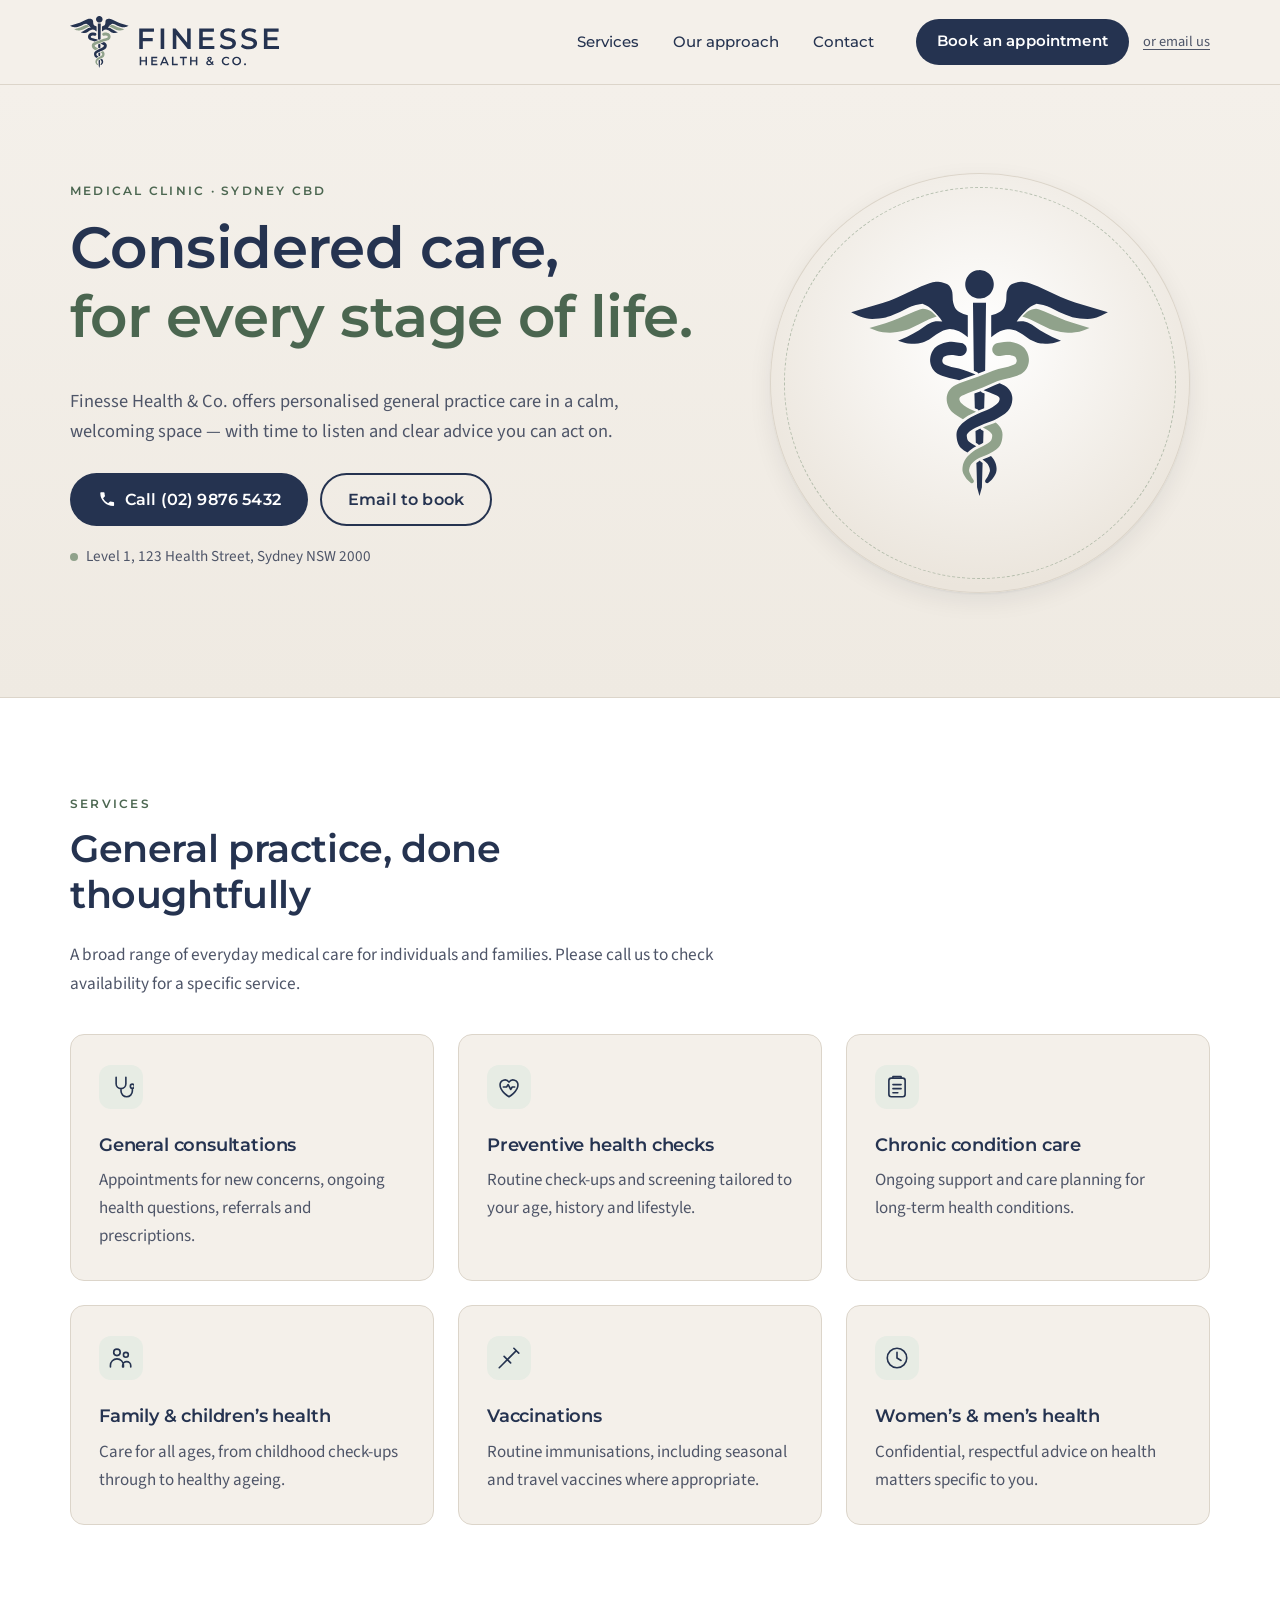
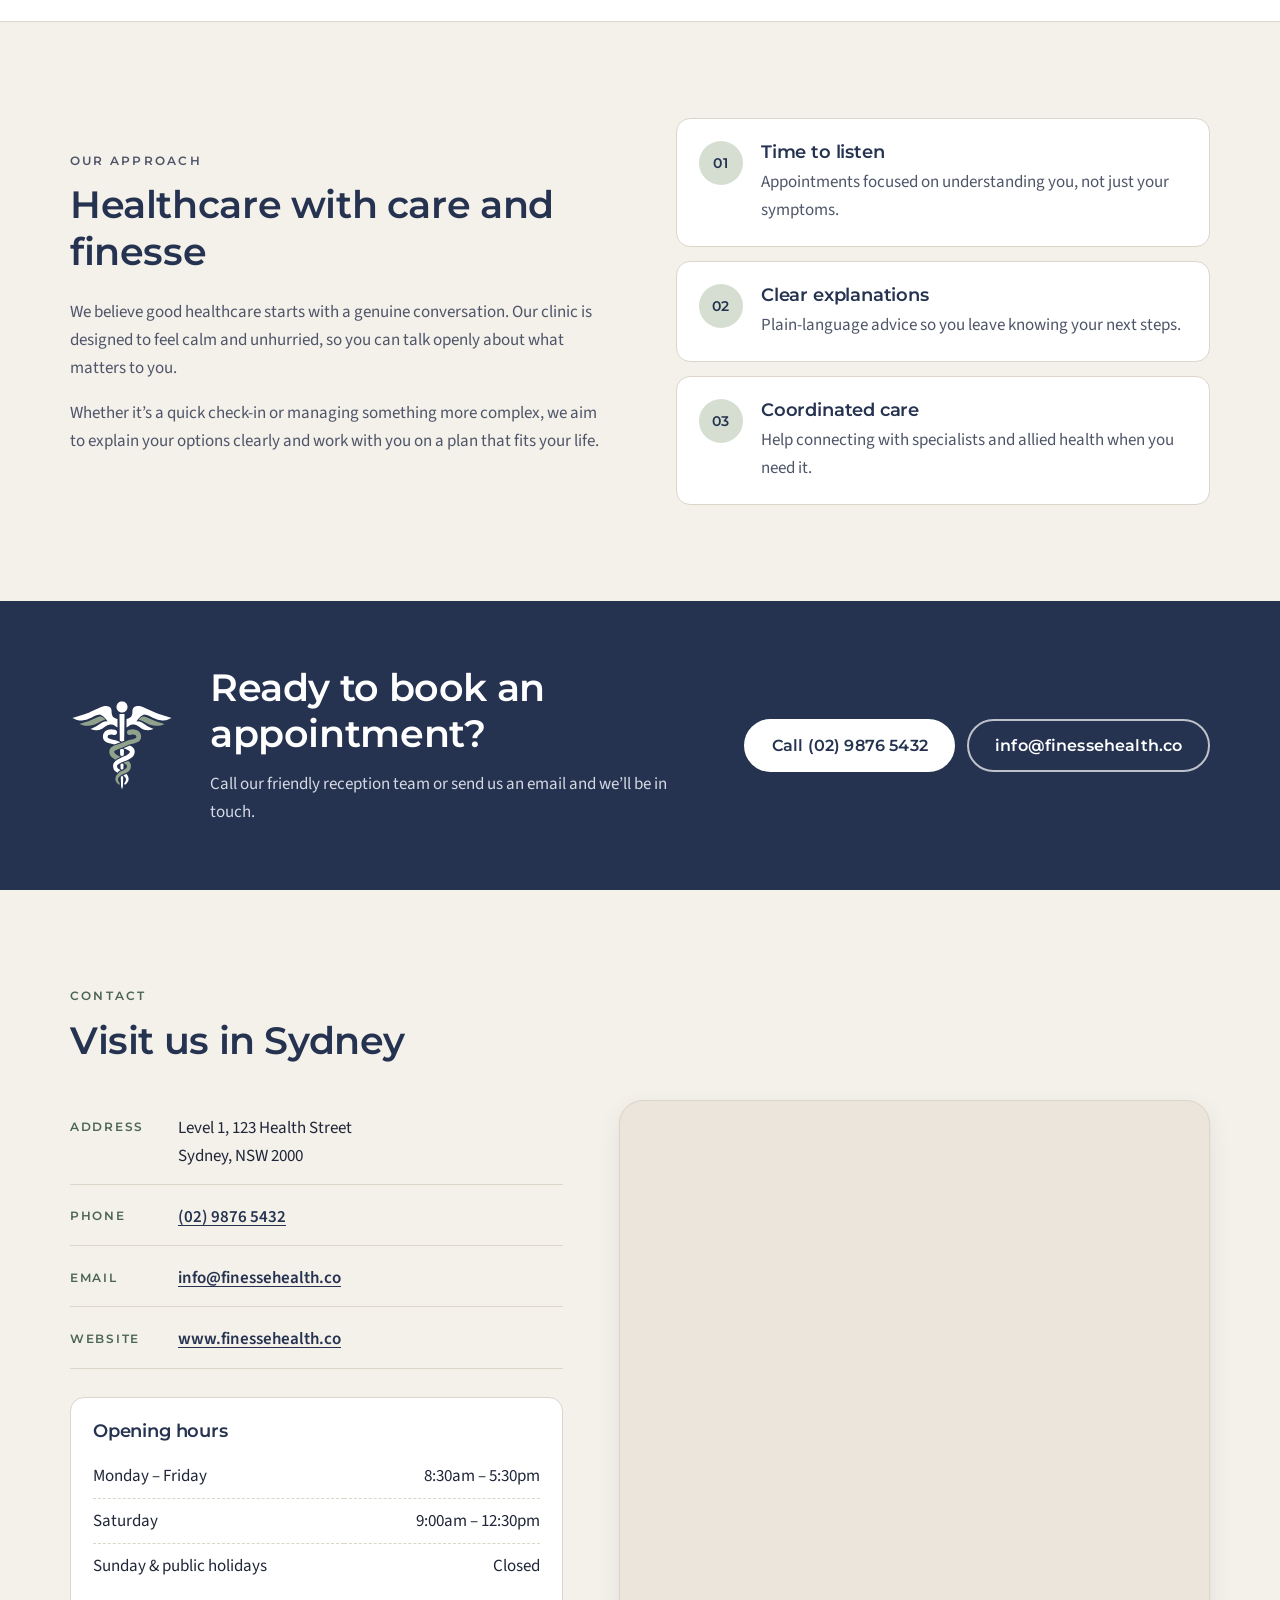
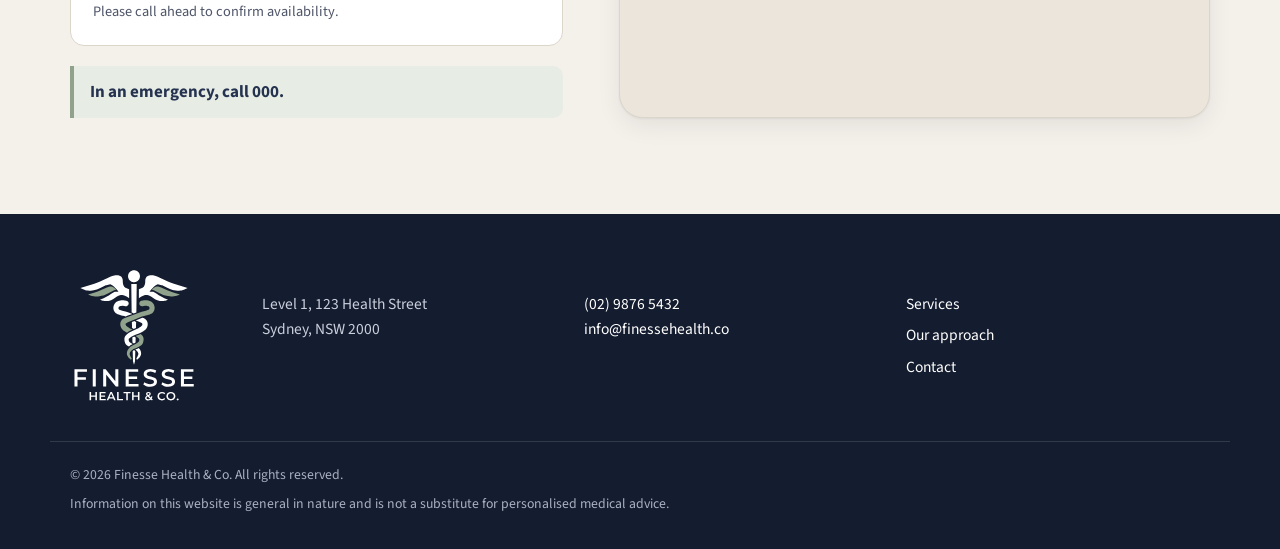
==== index.html @ c8ff2ecd "Finesse Health & Co. landing page and logo assets" ====
<!doctype html>
<html lang="en-AU">
<head>
  <meta charset="utf-8">
  <meta name="viewport" content="width=device-width, initial-scale=1">
  <title>Finesse Health &amp; Co. | Medical Clinic in Sydney CBD</title>
  <meta name="description" content="Finesse Health &amp; Co. is a medical clinic at Level 1, 123 Health Street, Sydney NSW 2000, offering considered, personalised general practice care. Call (02) 9876 5432 to book.">
  <meta name="theme-color" content="#253350">
  <link rel="canonical" href="https://www.finessehealth.co/">

  <!-- Open Graph / social -->
  <meta property="og:type" content="website">
  <meta property="og:site_name" content="Finesse Health &amp; Co.">
  <meta property="og:title" content="Finesse Health &amp; Co. | Medical Clinic in Sydney">
  <meta property="og:description" content="Considered, personalised general practice care in the heart of Sydney. Call (02) 9876 5432 to book an appointment.">
  <meta property="og:url" content="https://www.finessehealth.co/">
  <meta property="og:image" content="https://www.finessehealth.co/assets/og-image.png">
  <meta property="og:image:width" content="1200">
  <meta property="og:image:height" content="630">
  <meta property="og:image:alt" content="Finesse Health &amp; Co. caduceus logo">
  <meta property="og:locale" content="en_AU">
  <meta name="twitter:card" content="summary_large_image">

  <!-- Icons -->
  <link rel="icon" href="assets/favicon.ico" sizes="16x16 32x32 48x48">
  <link rel="icon" type="image/svg+xml" href="assets/favicon.svg">
  <link rel="icon" type="image/png" sizes="32x32" href="assets/favicon-32.png">
  <link rel="apple-touch-icon" href="assets/apple-touch-icon.png">
  <link rel="manifest" href="site.webmanifest">

  <!-- Fonts: Montserrat (headings) + Source Sans 3 (body) -->
  <link rel="preconnect" href="https://fonts.googleapis.com">
  <link rel="preconnect" href="https://fonts.gstatic.com" crossorigin>
  <link href="https://fonts.googleapis.com/css2?family=Montserrat:wght@500;600;700&family=Source+Sans+3:ital,wght@0,400;0,600;1,400&display=swap" rel="stylesheet">
  <link rel="stylesheet" href="css/styles.css">

  <script type="application/ld+json">
  {
    "@context": "https://schema.org",
    "@type": "MedicalClinic",
    "name": "Finesse Health & Co.",
    "url": "https://www.finessehealth.co/",
    "telephone": "+61 2 9876 5432",
    "email": "info@finessehealth.co",
    "logo": "https://www.finessehealth.co/assets/logo-mark.png",
    "address": {
      "@type": "PostalAddress",
      "streetAddress": "Level 1, 123 Health Street",
      "addressLocality": "Sydney",
      "addressRegion": "NSW",
      "postalCode": "2000",
      "addressCountry": "AU"
    }
  }
  </script>
</head>
<body>
  <a class="skip-link" href="#main">Skip to content</a>

  <header class="site-header" id="top">
    <div class="container header-inner">
      <a class="brand" href="#top" aria-label="Finesse Health &amp; Co. home">
        <img src="assets/logo-horizontal.svg" alt="Finesse Health &amp; Co." width="220" height="60">
      </a>

      <div class="header-actions">
        <a class="btn btn-primary btn-sm header-book" href="tel:+61298765432">Book<span class="visually-hidden"> an appointment: call (02) 9876 5432</span></a>
        <button class="nav-toggle" type="button" aria-expanded="false" aria-controls="site-nav">
        <span class="nav-toggle-bar" aria-hidden="true"></span>
        <span class="visually-hidden">Menu</span>
        </button>
      </div>

      <nav class="site-nav" id="site-nav" aria-label="Main">
        <ul>
          <li><a href="#services">Services</a></li>
          <li><a href="#approach">Our approach</a></li>
          <li><a href="#contact">Contact</a></li>
        </ul>
        <div class="nav-cta">
          <a class="btn btn-primary" href="tel:+61298765432">Book an appointment</a>
          <a class="nav-email" href="mailto:info@finessehealth.co?subject=Appointment%20request">or email us</a>
        </div>
      </nav>
    </div>
  </header>

  <main id="main">
    <!-- HERO -->
    <section class="hero" aria-labelledby="hero-title">
      <div class="container hero-inner">
        <div class="hero-copy">
          <p class="eyebrow">Medical clinic &middot; Sydney CBD</p>
          <h1 id="hero-title">Considered care, <span class="accent">for every stage of life.</span></h1>
          <p class="lead">Finesse Health &amp; Co. offers personalised general practice care in a calm, welcoming space &mdash; with time to listen and clear advice you can act on.</p>
          <div class="hero-ctas">
            <a class="btn btn-primary btn-lg" href="tel:+61298765432">
              <svg aria-hidden="true" viewBox="0 0 24 24" class="ico"><path d="M6.6 10.8a15.1 15.1 0 0 0 6.6 6.6l2.2-2.2a1 1 0 0 1 1-.25 11.4 11.4 0 0 0 3.6.57 1 1 0 0 1 1 1V20a1 1 0 0 1-1 1A17 17 0 0 1 3 4a1 1 0 0 1 1-1h3.5a1 1 0 0 1 1 1c0 1.25.2 2.45.57 3.57a1 1 0 0 1-.25 1z"/></svg>
              Call (02) 9876 5432
            </a>
            <a class="btn btn-ghost btn-lg" href="mailto:info@finessehealth.co?subject=Appointment%20request">Email to book</a>
          </div>
          <p class="hero-note">Level 1, 123 Health Street, Sydney NSW 2000</p>
        </div>
        <div class="hero-art" aria-hidden="true">
          <div class="hero-disc">
            <img src="assets/logo-mark.svg" alt="" width="300" height="266">
          </div>
        </div>
      </div>
    </section>

    <!-- SERVICES -->
    <section class="section services" id="services" aria-labelledby="services-title">
      <div class="container">
        <div class="section-head">
          <p class="eyebrow">Services</p>
          <h2 id="services-title">General practice, done thoughtfully</h2>
          <p class="section-intro">A broad range of everyday medical care for individuals and families. Please call us to check availability for a specific service.</p>
        </div>
        <!-- PLACEHOLDER: service list is generic and should be confirmed/edited by the clinic owner before launch. -->
        <ul class="card-grid" role="list">
          <li class="card">
            <svg class="card-ico" aria-hidden="true" viewBox="0 0 32 32"><path d="M10 4v8a6 6 0 0 0 12 0V4M16 18v3a7 7 0 0 0 14 0v-3"/><circle cx="30" cy="15" r="2.5"/></svg>
            <h3>General consultations</h3>
            <p>Appointments for new concerns, ongoing health questions, referrals and prescriptions.</p>
          </li>
          <li class="card">
            <svg class="card-ico" aria-hidden="true" viewBox="0 0 32 32"><path d="M16 28s-11-6.5-11-14.5A6 6 0 0 1 16 10a6 6 0 0 1 11 3.5C27 21.5 16 28 16 28z"/><path d="M9 16h4l2-3 3 6 2-3h3"/></svg>
            <h3>Preventive health checks</h3>
            <p>Routine check-ups and screening tailored to your age, history and lifestyle.</p>
          </li>
          <li class="card">
            <svg class="card-ico" aria-hidden="true" viewBox="0 0 32 32"><rect x="6" y="5" width="20" height="23" rx="3"/><path d="M11 5V3h10v2M11 13h10M11 18h10M11 23h6"/></svg>
            <h3>Chronic condition care</h3>
            <p>Ongoing support and care planning for long-term health conditions.</p>
          </li>
          <li class="card">
            <svg class="card-ico" aria-hidden="true" viewBox="0 0 32 32"><circle cx="11" cy="9" r="4"/><circle cx="22" cy="12" r="3"/><path d="M3 27v-2a8 8 0 0 1 16 0v2M18 27v-1.5a5 5 0 0 1 10 0V27"/></svg>
            <h3>Family &amp; children&rsquo;s health</h3>
            <p>Care for all ages, from childhood check-ups through to healthy ageing.</p>
          </li>
          <li class="card">
            <svg class="card-ico" aria-hidden="true" viewBox="0 0 32 32"><path d="M22 4l6 6M25 7l-12 12M10 14l8 8M8 24l-4 4M13 19l-5 5"/></svg>
            <h3>Vaccinations</h3>
            <p>Routine immunisations, including seasonal and travel vaccines where appropriate.</p>
          </li>
          <li class="card">
            <svg class="card-ico" aria-hidden="true" viewBox="0 0 32 32"><circle cx="16" cy="16" r="12"/><path d="M16 9v7l5 3"/></svg>
            <h3>Women&rsquo;s &amp; men&rsquo;s health</h3>
            <p>Confidential, respectful advice on health matters specific to you.</p>
          </li>
        </ul>
      </div>
    </section>

    <!-- APPROACH / ABOUT -->
    <section class="section approach" id="approach" aria-labelledby="approach-title">
      <div class="container approach-inner">
        <div class="approach-copy">
          <p class="eyebrow">Our approach</p>
          <h2 id="approach-title">Healthcare with care and finesse</h2>
          <p>We believe good healthcare starts with a genuine conversation. Our clinic is designed to feel calm and unhurried, so you can talk openly about what matters to you.</p>
          <p>Whether it&rsquo;s a quick check-in or managing something more complex, we aim to explain your options clearly and work with you on a plan that fits your life.</p>
        </div>
        <ol class="pillars" role="list">
          <li>
            <span class="pillar-num" aria-hidden="true">01</span>
            <div><h3>Time to listen</h3><p>Appointments focused on understanding you, not just your symptoms.</p></div>
          </li>
          <li>
            <span class="pillar-num" aria-hidden="true">02</span>
            <div><h3>Clear explanations</h3><p>Plain-language advice so you leave knowing your next steps.</p></div>
          </li>
          <li>
            <span class="pillar-num" aria-hidden="true">03</span>
            <div><h3>Coordinated care</h3><p>Help connecting with specialists and allied health when you need it.</p></div>
          </li>
        </ol>
      </div>
    </section>

    <!-- BOOKING BAND -->
    <section class="book-band" aria-labelledby="book-title">
      <div class="container book-inner">
        <img class="book-mark" src="assets/logo-mark-reversed.svg" alt="" width="120" height="106">
        <div class="book-copy">
          <h2 id="book-title">Ready to book an appointment?</h2>
          <p>Call our friendly reception team or send us an email and we&rsquo;ll be in touch.</p>
        </div>
        <div class="book-ctas">
          <a class="btn btn-light btn-lg" href="tel:+61298765432">Call (02) 9876 5432</a>
          <a class="btn btn-outline-light btn-lg" href="mailto:info@finessehealth.co?subject=Appointment%20request">info@finessehealth.co</a>
        </div>
      </div>
    </section>

    <!-- CONTACT -->
    <section class="section contact" id="contact" aria-labelledby="contact-title">
      <div class="container">
        <div class="section-head">
          <p class="eyebrow">Contact</p>
          <h2 id="contact-title">Visit us in Sydney</h2>
        </div>
        <div class="contact-grid">
          <div class="contact-details">
            <dl class="contact-list">
              <div>
                <dt>Address</dt>
                <dd><address>Level 1, 123 Health Street<br>Sydney, NSW 2000</address></dd>
              </div>
              <div>
                <dt>Phone</dt>
                <dd><a href="tel:+61298765432">(02) 9876 5432</a></dd>
              </div>
              <div>
                <dt>Email</dt>
                <dd><a href="mailto:info@finessehealth.co">info@finessehealth.co</a></dd>
              </div>
              <div>
                <dt>Website</dt>
                <dd><a href="https://www.finessehealth.co">www.finessehealth.co</a></dd>
              </div>
            </dl>

            <div class="hours">
              <h3>Opening hours</h3>
              <!-- PLACEHOLDER: opening hours below are illustrative only and must be confirmed by the clinic before launch. -->
              <table>
                <caption class="visually-hidden">Clinic opening hours</caption>
                <tbody>
                  <tr><th scope="row">Monday &ndash; Friday</th><td>8:30am &ndash; 5:30pm</td></tr>
                  <tr><th scope="row">Saturday</th><td>9:00am &ndash; 12:30pm</td></tr>
                  <tr><th scope="row">Sunday &amp; public holidays</th><td>Closed</td></tr>
                </tbody>
              </table>
              <p class="small">Please call ahead to confirm availability.</p>
            </div>
            <p class="emergency"><strong>In an emergency, call 000.</strong></p>
          </div>
          <div class="map-wrap">
            <iframe
              title="Map showing Finesse Health &amp; Co. at Level 1, 123 Health Street, Sydney NSW 2000"
              src="https://www.google.com/maps?q=123%20Health%20Street%2C%20Sydney%20NSW%202000%2C%20Australia&amp;output=embed"
              loading="lazy" referrerpolicy="no-referrer-when-downgrade" allowfullscreen></iframe>
          </div>
        </div>
      </div>
    </section>
  </main>

  <footer class="site-footer">
    <div class="container footer-inner">
      <img src="assets/logo-full-reversed.svg" alt="Finesse Health &amp; Co." width="150" height="163" class="footer-logo">
      <div class="footer-cols">
        <p>Level 1, 123 Health Street<br>Sydney, NSW 2000</p>
        <p><a href="tel:+61298765432">(02) 9876 5432</a><br><a href="mailto:info@finessehealth.co">info@finessehealth.co</a></p>
        <nav aria-label="Footer"><ul><li><a href="#services">Services</a></li><li><a href="#approach">Our approach</a></li><li><a href="#contact">Contact</a></li></ul></nav>
      </div>
    </div>
    <div class="container footer-base">
      <p>&copy; <span id="year">2026</span> Finesse Health &amp; Co. All rights reserved.</p>
      <p>Information on this website is general in nature and is not a substitute for personalised medical advice.</p>
    </div>
  </footer>

  <script src="js/main.js" defer></script>
</body>
</html>
---- css/styles.css ----
/* Finesse Health & Co. — mobile-first stylesheet
   Palette sampled from the business card: navy #253350, sage #90A28B, paper #F4F0EA */
:root {
  --navy: #253350;
  --navy-700: #1C2740;
  --navy-900: #141C2F;
  --sage: #90A28B;
  --sage-200: #D6DED2;
  --sage-100: #E7ECE4;
  --sage-ink: #4B6650;          /* darker sage for text: AA contrast on paper */
  --paper: #F4F0EA;
  --paper-2: #EBE5DC;
  --white: #FFFFFF;
  --ink: #1F2638;
  --muted: #4E5568;
  --line: #DCD5CA;
  --radius: 14px;
  --radius-lg: 24px;
  --shadow: 0 1px 2px rgba(20, 28, 47, .06), 0 8px 24px rgba(20, 28, 47, .07);
  --font-head: "Montserrat", "Segoe UI", system-ui, sans-serif;
  --font-body: "Source Sans 3", "Segoe UI", system-ui, -apple-system, sans-serif;
  --header-h: 68px;
}

*, *::before, *::after { box-sizing: border-box; }
html { scroll-behavior: smooth; scroll-padding-top: calc(var(--header-h) + 12px); -webkit-text-size-adjust: 100%; }
@media (prefers-reduced-motion: reduce) { html { scroll-behavior: auto; } * { transition: none !important; } }
body {
  margin: 0; background: var(--paper); color: var(--ink);
  font-family: var(--font-body); font-size: 1.0625rem; line-height: 1.65;
  -webkit-font-smoothing: antialiased;
}
img { max-width: 100%; height: auto; display: block; }
a { color: var(--navy); text-underline-offset: .18em; text-decoration-thickness: 1px; }
a:hover { color: var(--sage-ink); }
:focus-visible { outline: 3px solid var(--sage-ink); outline-offset: 3px; border-radius: 6px; }
h1, h2, h3 { font-family: var(--font-head); color: var(--navy); line-height: 1.2; margin: 0 0 .6em; letter-spacing: -.01em; }
h1 { font-size: clamp(2.1rem, 7vw, 3.6rem); font-weight: 600; }
h2 { font-size: clamp(1.65rem, 4.5vw, 2.4rem); font-weight: 600; }
h3 { font-size: 1.12rem; font-weight: 600; }
p { margin: 0 0 1em; }

.container { width: 100%; max-width: 1180px; margin: 0 auto; padding: 0 20px; }
.visually-hidden { position: absolute !important; width: 1px; height: 1px; overflow: hidden; clip: rect(0 0 0 0); white-space: nowrap; }
.skip-link { position: absolute; left: 12px; top: -60px; background: var(--navy); color: var(--white); padding: 10px 16px; border-radius: 8px; z-index: 100; font-weight: 600; }
.skip-link:focus { top: 12px; color: var(--white); }

.eyebrow {
  font-family: var(--font-head); font-size: .78rem; font-weight: 600; letter-spacing: .18em;
  text-transform: uppercase; color: var(--sage-ink); margin-bottom: .9em;
}

/* Buttons */
.btn {
  display: inline-flex; align-items: center; justify-content: center; gap: .55em;
  font-family: var(--font-head); font-weight: 600; font-size: .92rem; letter-spacing: .01em;
  padding: .8em 1.3em; border-radius: 999px; border: 2px solid transparent;
  text-decoration: none; line-height: 1.2; cursor: pointer; transition: background .2s, color .2s, border-color .2s, transform .2s;
}
.btn:hover { transform: translateY(-1px); }
.btn-lg { font-size: 1rem; padding: .95em 1.6em; }
.btn-primary { background: var(--navy); color: var(--white); }
.btn-primary:hover { background: var(--navy-700); color: var(--white); }
.btn-ghost { border-color: var(--navy); color: var(--navy); background: transparent; }
.btn-ghost:hover { background: var(--navy); color: var(--white); }
.btn-light { background: var(--white); color: var(--navy); }
.btn-light:hover { background: var(--sage-100); color: var(--navy); }
.btn-outline-light { border-color: rgba(255,255,255,.7); color: var(--white); }
.btn-outline-light:hover { background: rgba(255,255,255,.12); color: var(--white); }
.btn:focus-visible { outline-offset: 3px; }
.book-band :focus-visible, .site-footer :focus-visible { outline-color: var(--white); }
.ico { width: 1.15em; height: 1.15em; fill: currentColor; flex: none; }

/* Header */
.site-header {
  position: sticky; top: 0; z-index: 50;
  background: rgba(244, 240, 234, .97); backdrop-filter: saturate(140%) blur(8px);
  border-bottom: 1px solid var(--line);
}
.header-inner { display: flex; align-items: center; justify-content: space-between; min-height: var(--header-h); gap: 16px; }
.brand img { width: 150px; height: auto; }
.header-actions { display: flex; align-items: center; gap: 10px; }
.btn-sm { font-size: .85rem; padding: .62em 1.1em; }
@media (min-width: 380px) { .brand img { width: 160px; } }
.nav-toggle {
  display: inline-flex; align-items: center; justify-content: center;
  width: 46px; height: 46px; border: 1px solid var(--line); border-radius: 12px; background: var(--white); cursor: pointer;
}
.nav-toggle-bar, .nav-toggle-bar::before, .nav-toggle-bar::after {
  display: block; width: 20px; height: 2px; background: var(--navy); border-radius: 2px; position: relative; transition: transform .2s, background .2s;
}
.nav-toggle-bar::before, .nav-toggle-bar::after { content: ""; position: absolute; left: 0; }
.nav-toggle-bar::before { top: -6px; } .nav-toggle-bar::after { top: 6px; }
.nav-open .nav-toggle-bar { background: transparent; }
.nav-open .nav-toggle-bar::before { transform: translateY(6px) rotate(45deg); }
.nav-open .nav-toggle-bar::after { transform: translateY(-6px) rotate(-45deg); }

.site-nav {
  position: absolute; left: 0; right: 0; top: 100%;
  background: var(--paper); border-bottom: 1px solid var(--line); box-shadow: var(--shadow);
  padding: 8px 20px 22px; display: none;
}
.nav-open .site-nav { display: block; }
.site-nav ul { list-style: none; margin: 0; padding: 0; }
.site-nav li a {
  display: block; padding: 14px 4px; font-family: var(--font-head); font-weight: 500; color: var(--navy);
  text-decoration: none; border-bottom: 1px solid var(--line);
}
.site-nav li a:hover { color: var(--sage-ink); }
.nav-cta { display: flex; flex-direction: column; align-items: stretch; gap: 10px; margin-top: 18px; text-align: center; }
.nav-email { font-size: .95rem; color: var(--muted); }

@media (min-width: 960px) {
  :root { --header-h: 84px; }
  .brand img { width: 210px; }
  .nav-toggle, .header-book { display: none; }
  .site-nav {
    position: static; display: flex !important; align-items: center; gap: 28px;
    background: none; border: 0; box-shadow: none; padding: 0;
  }
  .site-nav ul { display: flex; gap: 6px; }
  .site-nav li a { border: 0; padding: 10px 14px; font-size: .95rem; border-radius: 8px; }
  .nav-cta { flex-direction: row; align-items: center; margin: 0; gap: 14px; }
  .nav-email { font-size: .9rem; }
}

/* Hero */
.hero { position: relative; overflow: hidden; padding: 40px 0 52px; background: linear-gradient(180deg, var(--paper) 0%, #EFEAE2 100%); }
.hero > .container { position: relative; }
.hero-inner { display: grid; gap: 36px; align-items: center; }
.hero h1 .accent { color: var(--sage-ink); display: block; }
.lead { font-size: 1.15rem; color: var(--muted); max-width: 36em; }
.hero-ctas { display: flex; flex-direction: column; gap: 12px; margin: 26px 0 18px; }
.hero-note { color: var(--muted); font-size: .95rem; display: flex; align-items: center; gap: .5em; }
.hero-note::before { content: ""; width: 8px; height: 8px; border-radius: 50%; background: var(--sage); flex: none; }
.hero-art { display: flex; justify-content: center; }
.hero-disc {
  width: min(62vw, 250px); aspect-ratio: 1; border-radius: 50%;
  background: radial-gradient(circle at 50% 40%, var(--white), var(--paper-2) 75%);
  box-shadow: inset 0 0 0 1px var(--line), var(--shadow);
  display: grid; place-items: center; position: relative;
}
.hero-disc::after { content: ""; position: absolute; inset: 14px; border-radius: 50%; border: 1px dashed rgba(144,162,139,.6); }
.hero-disc img { width: 64%; }
@media (min-width: 600px) { .hero-ctas { flex-direction: row; flex-wrap: wrap; } }
@media (min-width: 960px) {
  .hero { padding: 88px 0 104px; }
  .hero-inner { grid-template-columns: 1.15fr .85fr; gap: 56px; }
  .hero-disc { width: 420px; }
}

/* Sections */
.section { padding: 64px 0; }
.section-head { max-width: 680px; margin-bottom: 36px; }
.section-intro { color: var(--muted); font-size: 1.08rem; }
@media (min-width: 960px) { .section { padding: 96px 0; } }

.services { background: var(--white); border-block: 1px solid var(--line); }
.card-grid { list-style: none; margin: 0; padding: 0; display: grid; gap: 16px; }
.card {
  background: var(--paper); border: 1px solid var(--line); border-radius: var(--radius);
  padding: 24px 22px; transition: transform .2s, box-shadow .2s, border-color .2s;
}
.card:hover { transform: translateY(-2px); box-shadow: var(--shadow); border-color: var(--sage-200); }
.card p { color: var(--muted); margin: 0; }
.card-ico {
  width: 44px; height: 44px; padding: 9px; margin-bottom: 16px; border-radius: 12px;
  background: var(--sage-100); fill: none; stroke: var(--navy); stroke-width: 2; stroke-linecap: round; stroke-linejoin: round;
}
@media (min-width: 640px) { .card-grid { grid-template-columns: repeat(2, 1fr); gap: 20px; } }
@media (min-width: 1024px) { .card-grid { grid-template-columns: repeat(3, 1fr); gap: 24px; } .card { padding: 30px 28px; } }

/* Approach */
.approach-inner { display: grid; gap: 36px; }
.approach-copy p { color: var(--muted); max-width: 34em; }
.pillars { list-style: none; margin: 0; padding: 0; display: grid; gap: 14px; }
.pillars li {
  display: flex; gap: 18px; align-items: flex-start; padding: 22px; border-radius: var(--radius);
  background: var(--white); border: 1px solid var(--line);
}
.pillars h3 { margin-bottom: .3em; }
.pillars p { margin: 0; color: var(--muted); }
.pillar-num {
  font-family: var(--font-head); font-weight: 600; font-size: .85rem; color: var(--navy);
  background: var(--sage-200); border-radius: 999px; min-width: 44px; height: 44px; display: grid; place-items: center; letter-spacing: .05em;
}
@media (min-width: 960px) { .approach-inner { grid-template-columns: 1fr 1fr; gap: 72px; align-items: center; } }

/* Booking band */
.book-band { background: var(--navy); color: #E6E9F0; padding: 56px 0; position: relative; overflow: hidden; }
.book-inner { display: grid; gap: 22px; justify-items: start; }
.book-band h2 { color: var(--white); margin-bottom: .35em; }
.book-band p { margin: 0; color: #D4D9E3; }
.book-mark { width: 84px; }
.book-ctas { display: flex; flex-direction: column; gap: 12px; width: 100%; }
@media (min-width: 640px) { .book-ctas { flex-direction: row; flex-wrap: wrap; width: auto; } }
@media (min-width: 960px) {
  .book-band { padding: 64px 0; }
  .book-inner { grid-template-columns: auto 1fr auto; align-items: center; gap: 36px; }
  .book-mark { width: 104px; }
}

/* Contact */
.contact-grid { display: grid; gap: 28px; }
.contact-list { margin: 0 0 28px; display: grid; gap: 4px; }
.contact-list > div { display: grid; grid-template-columns: 96px 1fr; gap: 12px; padding: 14px 0; border-bottom: 1px solid var(--line); }
.contact-list dt { font-family: var(--font-head); font-weight: 600; font-size: .78rem; letter-spacing: .14em; text-transform: uppercase; color: var(--sage-ink); padding-top: .25em; }
.contact-list dd { margin: 0; }
.contact-list address { font-style: normal; }
.contact-list a { font-weight: 600; word-break: break-word; }
.hours { background: var(--white); border: 1px solid var(--line); border-radius: var(--radius); padding: 22px; }
.hours h3 { margin-bottom: .7em; }
.hours table { width: 100%; border-collapse: collapse; }
.hours th, .hours td { text-align: left; padding: 8px 0; border-bottom: 1px dashed var(--line); font-weight: 400; vertical-align: top; }
.hours td { text-align: right; white-space: nowrap; padding-left: 12px; }
.hours tr:last-child th, .hours tr:last-child td { border-bottom: 0; }
.small { font-size: .9rem; color: var(--muted); margin: 12px 0 0; }
.emergency { margin: 20px 0 0; padding: 12px 16px; border-left: 4px solid var(--sage); background: var(--sage-100); border-radius: 0 10px 10px 0; color: var(--navy); }
.map-wrap { border-radius: var(--radius-lg); overflow: hidden; border: 1px solid var(--line); box-shadow: var(--shadow); min-height: 320px; background: var(--paper-2); }
.map-wrap iframe { display: block; width: 100%; height: 100%; min-height: 320px; border: 0; }
@media (min-width: 960px) {
  .contact-grid { grid-template-columns: 5fr 6fr; gap: 56px; align-items: stretch; }
  .map-wrap, .map-wrap iframe { min-height: 520px; }
}

/* Footer */
.site-footer { background: var(--navy-900); color: #C9CFDB; padding: 52px 0 28px; font-size: .97rem; }
.site-footer a { color: var(--white); text-decoration: none; }
.site-footer a:hover { color: var(--sage-200); text-decoration: underline; }
.footer-inner { display: grid; gap: 30px; }
.footer-logo { width: 128px; }
.footer-cols { display: grid; gap: 18px; }
.footer-cols p { margin: 0; }
.footer-cols ul { list-style: none; margin: 0; padding: 0; display: grid; gap: 6px; }
.footer-base { border-top: 1px solid rgba(255,255,255,.12); margin-top: 36px; padding-top: 22px; font-size: .86rem; color: #A9B1C2; }
.footer-base p { margin: 0 0 .4em; }
@media (min-width: 760px) {
  .footer-inner { grid-template-columns: auto 1fr; align-items: center; gap: 64px; }
  .footer-cols { grid-template-columns: repeat(3, 1fr); }
}
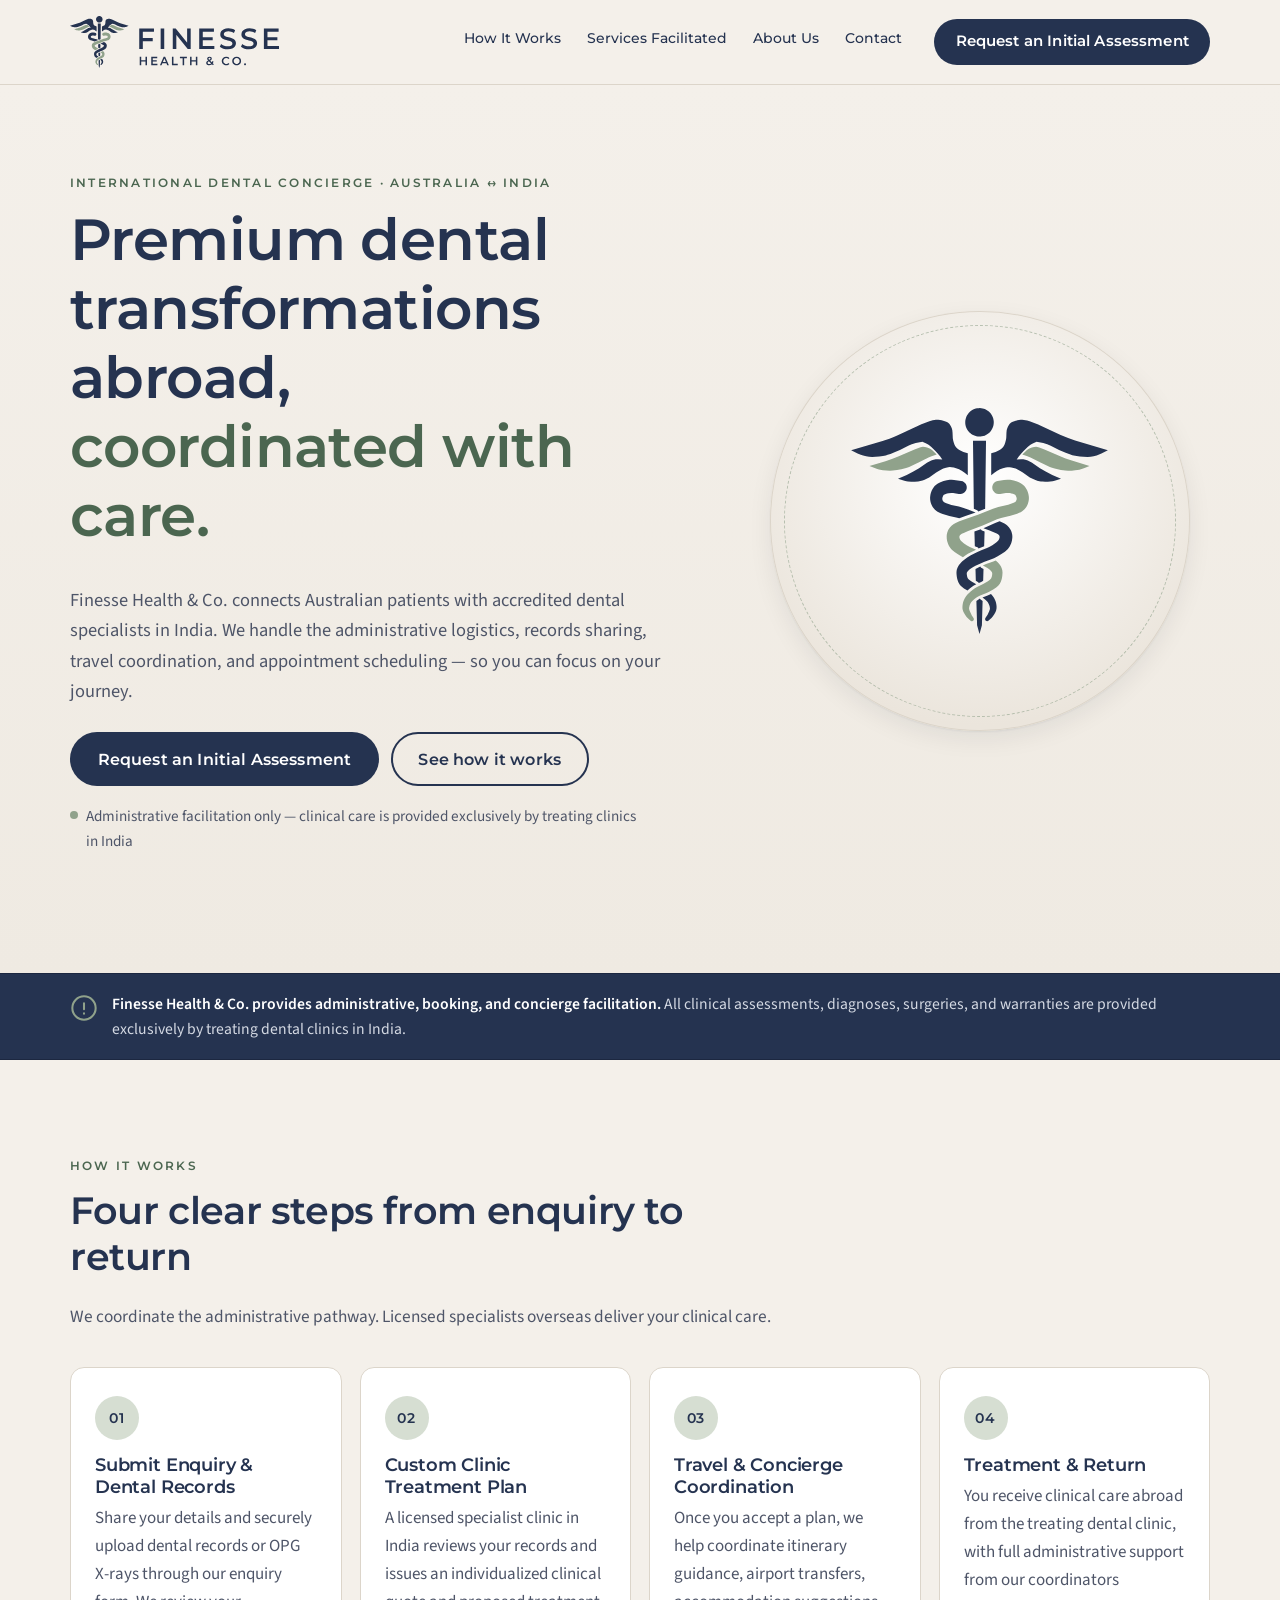
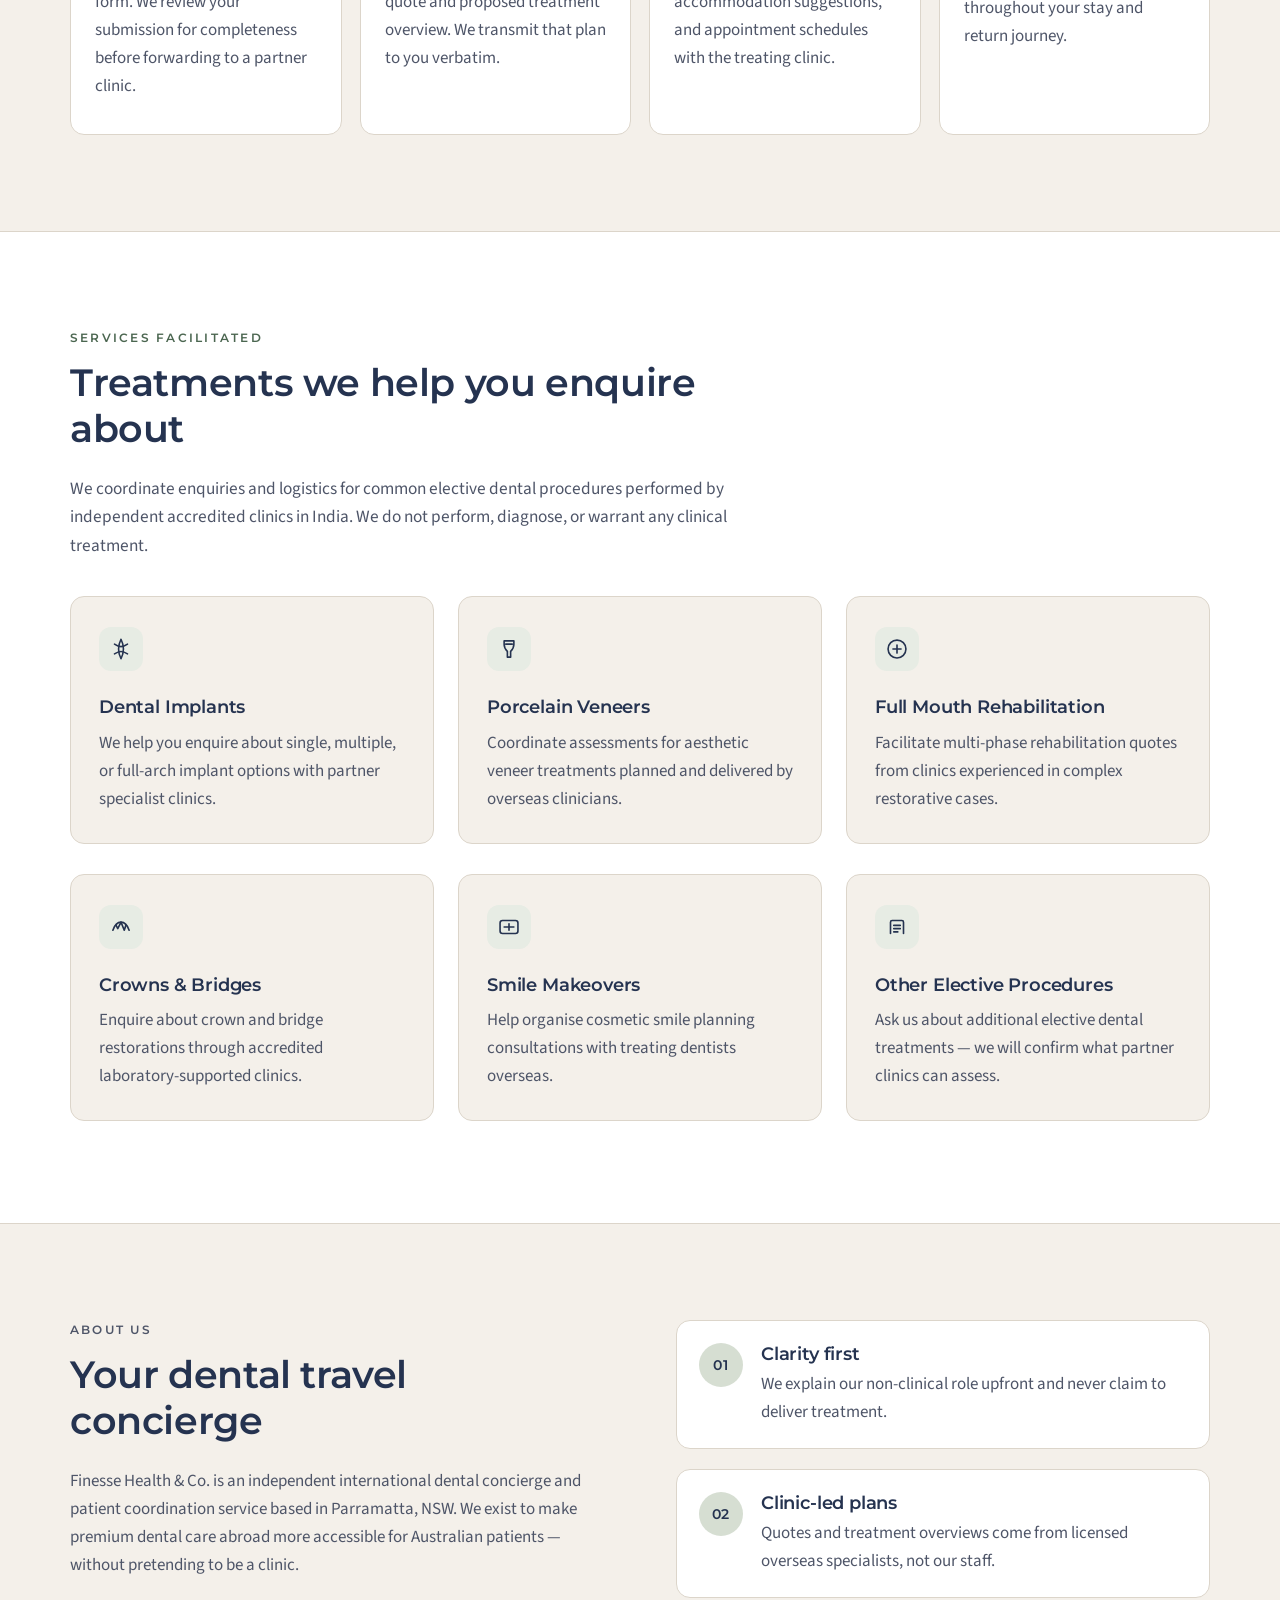
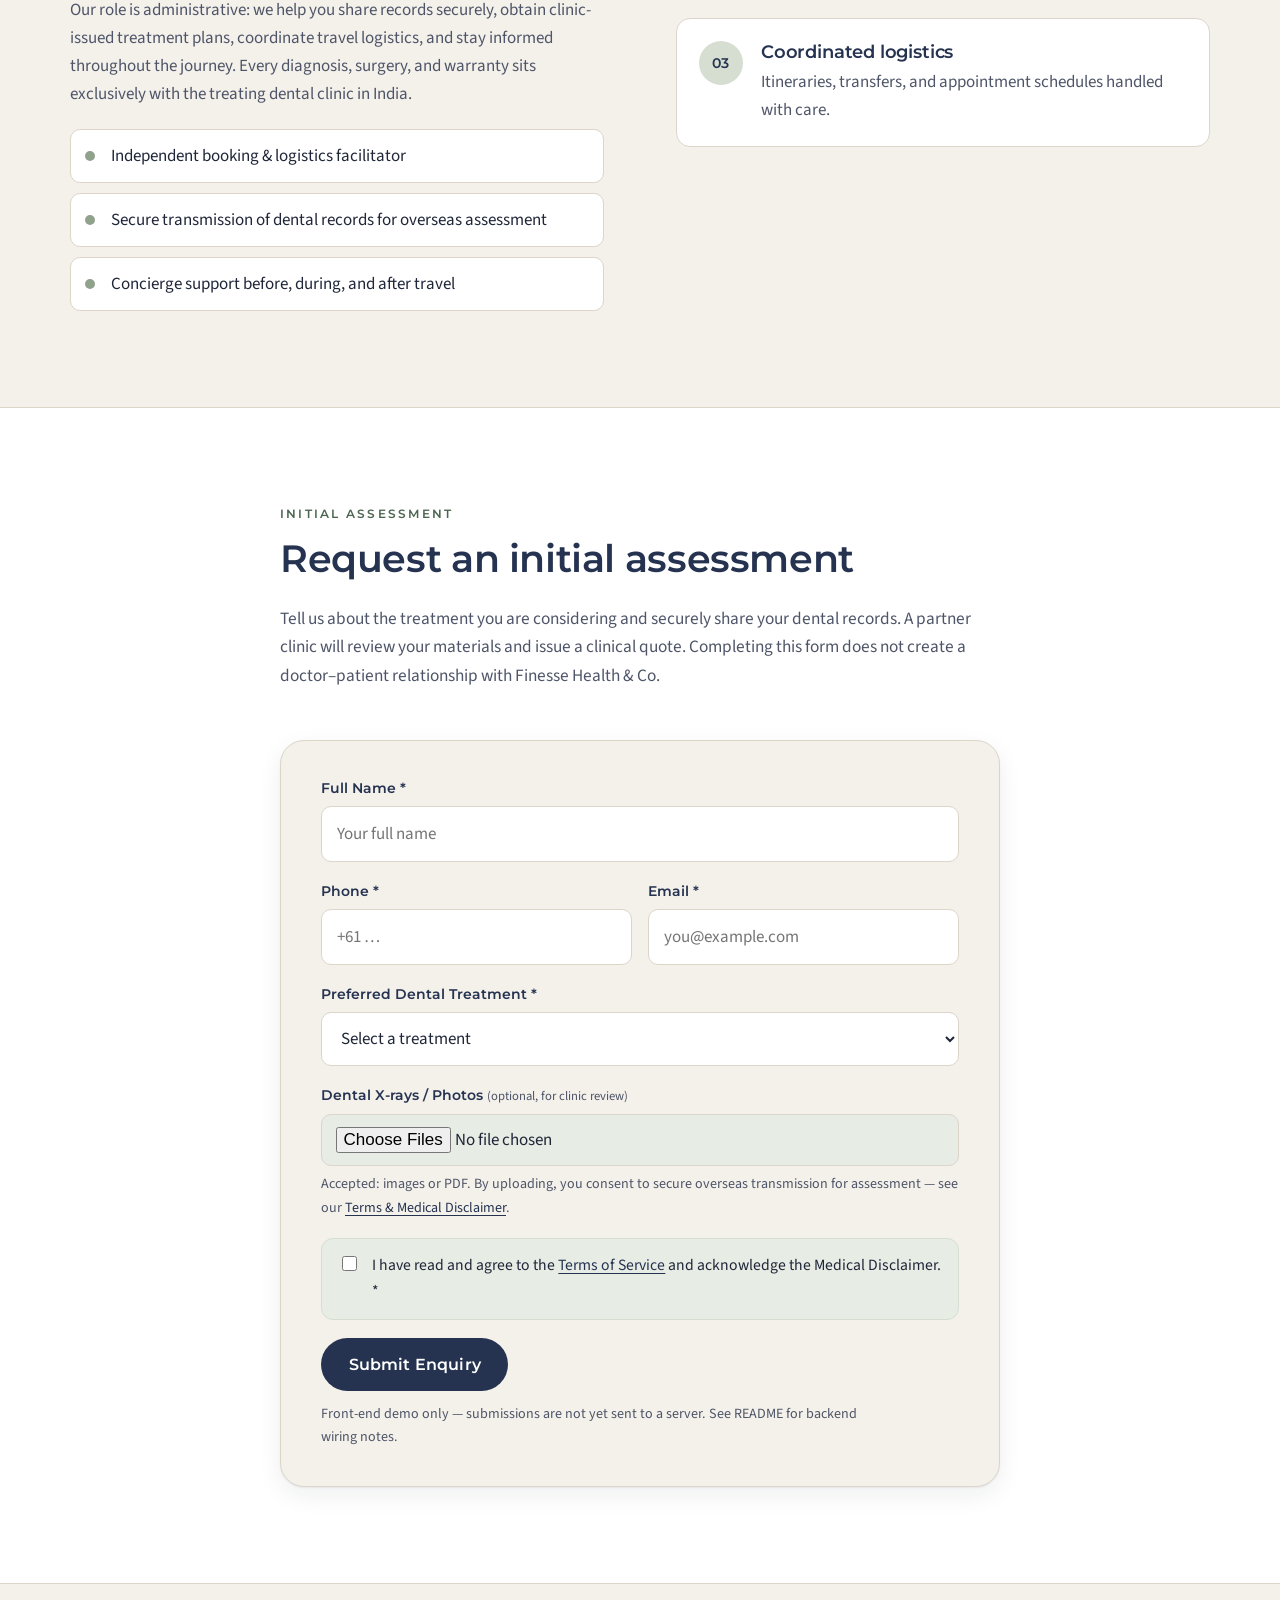
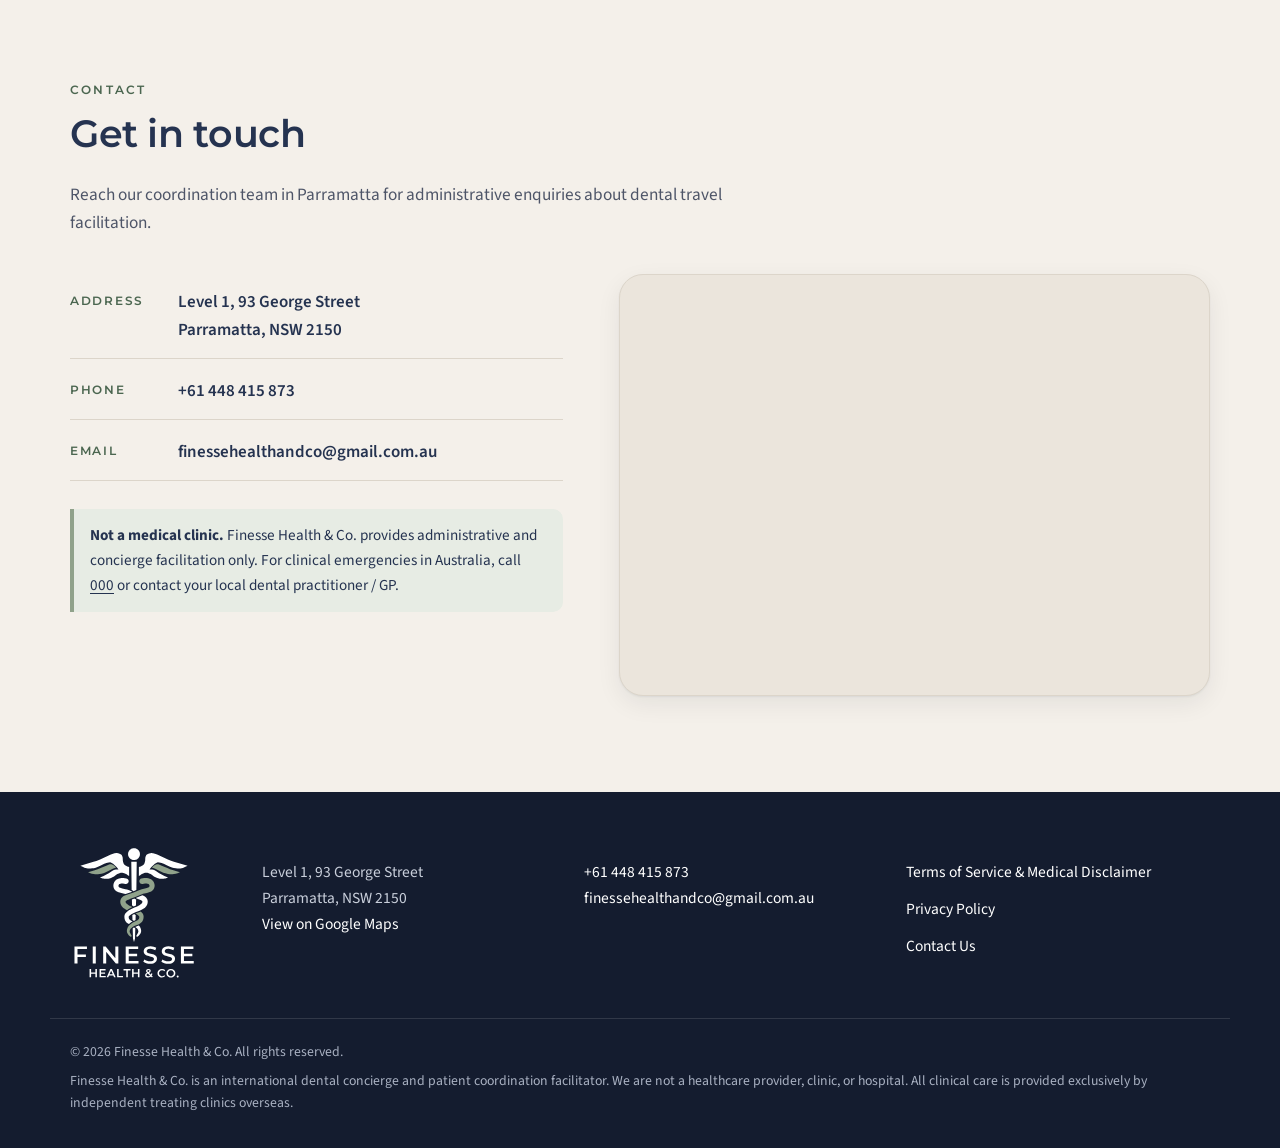
==== commit 56d06cb3: "Add Finesse Health dental concierge static site. Replace the earlier brand landing page with the ful" ====
--- a/index.html
+++ b/index.html
@@ -3,16 +3,16 @@
 <head>
   <meta charset="utf-8">
   <meta name="viewport" content="width=device-width, initial-scale=1">
-  <title>Finesse Health &amp; Co. | Medical Clinic in Sydney CBD</title>
-  <meta name="description" content="Finesse Health &amp; Co. is a medical clinic at Level 1, 123 Health Street, Sydney NSW 2000, offering considered, personalised general practice care. Call (02) 9876 5432 to book.">
+  <title>Finesse Health &amp; Co. | International Dental Concierge &amp; Patient Coordination</title>
+  <meta name="description" content="Finesse Health &amp; Co. is an international dental concierge connecting Australian patients with accredited dental specialists in India. Administrative facilitation only — not a clinic or hospital.">
   <meta name="theme-color" content="#253350">
   <link rel="canonical" href="https://www.finessehealth.co/">
 
   <!-- Open Graph / social -->
   <meta property="og:type" content="website">
   <meta property="og:site_name" content="Finesse Health &amp; Co.">
-  <meta property="og:title" content="Finesse Health &amp; Co. | Medical Clinic in Sydney">
-  <meta property="og:description" content="Considered, personalised general practice care in the heart of Sydney. Call (02) 9876 5432 to book an appointment.">
+  <meta property="og:title" content="Finesse Health &amp; Co. | International Dental Concierge">
+  <meta property="og:description" content="Premium dental transformations abroad — coordinated with care. We facilitate access to accredited specialist clinics in India for Australian patients.">
   <meta property="og:url" content="https://www.finessehealth.co/">
   <meta property="og:image" content="https://www.finessehealth.co/assets/og-image.png">
   <meta property="og:image:width" content="1200">
@@ -20,6 +20,8 @@
   <meta property="og:image:alt" content="Finesse Health &amp; Co. caduceus logo">
   <meta property="og:locale" content="en_AU">
   <meta name="twitter:card" content="summary_large_image">
+  <meta name="twitter:title" content="Finesse Health &amp; Co. | International Dental Concierge">
+  <meta name="twitter:description" content="Administrative dental concierge connecting Australian patients with accredited specialists in India.">
 
   <!-- Icons -->
   <link rel="icon" href="assets/favicon.ico" sizes="16x16 32x32 48x48">
@@ -37,19 +39,25 @@
   <script type="application/ld+json">
   {
     "@context": "https://schema.org",
-    "@type": "MedicalClinic",
+    "@type": "ProfessionalService",
     "name": "Finesse Health & Co.",
+    "description": "International dental concierge and patient coordination service connecting Australian patients with accredited dental specialists in India. Administrative facilitation only — not a healthcare provider.",
     "url": "https://www.finessehealth.co/",
-    "telephone": "+61 2 9876 5432",
-    "email": "info@finessehealth.co",
+    "telephone": "+61 448 415 873",
+    "email": "finessehealthandco@gmail.com.au",
     "logo": "https://www.finessehealth.co/assets/logo-mark.png",
+    "image": "https://www.finessehealth.co/assets/og-image.png",
     "address": {
       "@type": "PostalAddress",
-      "streetAddress": "Level 1, 123 Health Street",
-      "addressLocality": "Sydney",
+      "streetAddress": "Level 1, 93 George Street",
+      "addressLocality": "Parramatta",
       "addressRegion": "NSW",
-      "postalCode": "2000",
+      "postalCode": "2150",
       "addressCountry": "AU"
+    },
+    "areaServed": {
+      "@type": "Country",
+      "name": "Australia"
     }
   }
   </script>
@@ -64,22 +72,22 @@
       </a>
 
       <div class="header-actions">
-        <a class="btn btn-primary btn-sm header-book" href="tel:+61298765432">Book<span class="visually-hidden"> an appointment: call (02) 9876 5432</span></a>
+        <a class="btn btn-primary btn-sm header-book" href="#enquiry">Request Assessment</a>
         <button class="nav-toggle" type="button" aria-expanded="false" aria-controls="site-nav">
-        <span class="nav-toggle-bar" aria-hidden="true"></span>
-        <span class="visually-hidden">Menu</span>
+          <span class="nav-toggle-bar" aria-hidden="true"></span>
+          <span class="visually-hidden">Menu</span>
         </button>
       </div>
 
       <nav class="site-nav" id="site-nav" aria-label="Main">
         <ul>
-          <li><a href="#services">Services</a></li>
-          <li><a href="#approach">Our approach</a></li>
+          <li><a href="#how-it-works">How It Works</a></li>
+          <li><a href="#services">Services Facilitated</a></li>
+          <li><a href="#about">About Us</a></li>
           <li><a href="#contact">Contact</a></li>
         </ul>
         <div class="nav-cta">
-          <a class="btn btn-primary" href="tel:+61298765432">Book an appointment</a>
-          <a class="nav-email" href="mailto:info@finessehealth.co?subject=Appointment%20request">or email us</a>
+          <a class="btn btn-primary" href="#enquiry">Request an Initial Assessment</a>
         </div>
       </nav>
     </div>
@@ -90,17 +98,14 @@
     <section class="hero" aria-labelledby="hero-title">
       <div class="container hero-inner">
         <div class="hero-copy">
-          <p class="eyebrow">Medical clinic &middot; Sydney CBD</p>
-          <h1 id="hero-title">Considered care, <span class="accent">for every stage of life.</span></h1>
-          <p class="lead">Finesse Health &amp; Co. offers personalised general practice care in a calm, welcoming space &mdash; with time to listen and clear advice you can act on.</p>
+          <p class="eyebrow">International Dental Concierge &middot; Australia &harr; India</p>
+          <h1 id="hero-title">Premium dental transformations abroad, <span class="accent">coordinated with care.</span></h1>
+          <p class="lead">Finesse Health &amp; Co. connects Australian patients with accredited dental specialists in India. We handle the administrative logistics, records sharing, travel coordination, and appointment scheduling &mdash; so you can focus on your journey.</p>
           <div class="hero-ctas">
-            <a class="btn btn-primary btn-lg" href="tel:+61298765432">
-              <svg aria-hidden="true" viewBox="0 0 24 24" class="ico"><path d="M6.6 10.8a15.1 15.1 0 0 0 6.6 6.6l2.2-2.2a1 1 0 0 1 1-.25 11.4 11.4 0 0 0 3.6.57 1 1 0 0 1 1 1V20a1 1 0 0 1-1 1A17 17 0 0 1 3 4a1 1 0 0 1 1-1h3.5a1 1 0 0 1 1 1c0 1.25.2 2.45.57 3.57a1 1 0 0 1-.25 1z"/></svg>
-              Call (02) 9876 5432
-            </a>
-            <a class="btn btn-ghost btn-lg" href="mailto:info@finessehealth.co?subject=Appointment%20request">Email to book</a>
-          </div>
-          <p class="hero-note">Level 1, 123 Health Street, Sydney NSW 2000</p>
+            <a class="btn btn-primary btn-lg" href="#enquiry">Request an Initial Assessment</a>
+            <a class="btn btn-ghost btn-lg" href="#how-it-works">See how it works</a>
+          </div>
+          <p class="hero-note">Administrative facilitation only &mdash; clinical care is provided exclusively by treating clinics in India</p>
         </div>
         <div class="hero-art" aria-hidden="true">
           <div class="hero-disc">
@@ -110,88 +115,189 @@
       </div>
     </section>
 
-    <!-- SERVICES -->
+    <!-- TRANSPARENCY BANNER -->
+    <aside class="transparency-banner" role="note" aria-label="Important notice">
+      <div class="container transparency-inner">
+        <svg class="transparency-ico" aria-hidden="true" viewBox="0 0 24 24" width="28" height="28"><circle cx="12" cy="12" r="10" fill="none" stroke="currentColor" stroke-width="1.75"/><path d="M12 8v5M12 16.5v.5" fill="none" stroke="currentColor" stroke-width="1.75" stroke-linecap="round"/></svg>
+        <p><strong>Finesse Health &amp; Co. provides administrative, booking, and concierge facilitation.</strong> All clinical assessments, diagnoses, surgeries, and warranties are provided exclusively by treating dental clinics in India.</p>
+      </div>
+    </aside>
+
+    <!-- HOW IT WORKS -->
+    <section class="section how-it-works" id="how-it-works" aria-labelledby="how-title">
+      <div class="container">
+        <div class="section-head">
+          <p class="eyebrow">How It Works</p>
+          <h2 id="how-title">Four clear steps from enquiry to return</h2>
+          <p class="section-intro">We coordinate the administrative pathway. Licensed specialists overseas deliver your clinical care.</p>
+        </div>
+        <ol class="steps" role="list">
+          <li class="step">
+            <span class="step-num" aria-hidden="true">01</span>
+            <div class="step-body">
+              <h3>Submit Enquiry &amp; Dental Records</h3>
+              <p>Share your details and securely upload dental records or OPG X-rays through our enquiry form. We review your submission for completeness before forwarding to a partner clinic.</p>
+            </div>
+          </li>
+          <li class="step">
+            <span class="step-num" aria-hidden="true">02</span>
+            <div class="step-body">
+              <h3>Custom Clinic Treatment Plan</h3>
+              <p>A licensed specialist clinic in India reviews your records and issues an individualized clinical quote and proposed treatment overview. We transmit that plan to you verbatim.</p>
+            </div>
+          </li>
+          <li class="step">
+            <span class="step-num" aria-hidden="true">03</span>
+            <div class="step-body">
+              <h3>Travel &amp; Concierge Coordination</h3>
+              <p>Once you accept a plan, we help coordinate itinerary guidance, airport transfers, accommodation suggestions, and appointment schedules with the treating clinic.</p>
+            </div>
+          </li>
+          <li class="step">
+            <span class="step-num" aria-hidden="true">04</span>
+            <div class="step-body">
+              <h3>Treatment &amp; Return</h3>
+              <p>You receive clinical care abroad from the treating dental clinic, with full administrative support from our coordinators throughout your stay and return journey.</p>
+            </div>
+          </li>
+        </ol>
+      </div>
+    </section>
+
+    <!-- SERVICES FACILITATED -->
     <section class="section services" id="services" aria-labelledby="services-title">
       <div class="container">
         <div class="section-head">
-          <p class="eyebrow">Services</p>
-          <h2 id="services-title">General practice, done thoughtfully</h2>
-          <p class="section-intro">A broad range of everyday medical care for individuals and families. Please call us to check availability for a specific service.</p>
-        </div>
-        <!-- PLACEHOLDER: service list is generic and should be confirmed/edited by the clinic owner before launch. -->
+          <p class="eyebrow">Services Facilitated</p>
+          <h2 id="services-title">Treatments we help you enquire about</h2>
+          <p class="section-intro">We coordinate enquiries and logistics for common elective dental procedures performed by independent accredited clinics in India. We do not perform, diagnose, or warrant any clinical treatment.</p>
+        </div>
         <ul class="card-grid" role="list">
           <li class="card">
-            <svg class="card-ico" aria-hidden="true" viewBox="0 0 32 32"><path d="M10 4v8a6 6 0 0 0 12 0V4M16 18v3a7 7 0 0 0 14 0v-3"/><circle cx="30" cy="15" r="2.5"/></svg>
-            <h3>General consultations</h3>
-            <p>Appointments for new concerns, ongoing health questions, referrals and prescriptions.</p>
-          </li>
-          <li class="card">
-            <svg class="card-ico" aria-hidden="true" viewBox="0 0 32 32"><path d="M16 28s-11-6.5-11-14.5A6 6 0 0 1 16 10a6 6 0 0 1 11 3.5C27 21.5 16 28 16 28z"/><path d="M9 16h4l2-3 3 6 2-3h3"/></svg>
-            <h3>Preventive health checks</h3>
-            <p>Routine check-ups and screening tailored to your age, history and lifestyle.</p>
-          </li>
-          <li class="card">
-            <svg class="card-ico" aria-hidden="true" viewBox="0 0 32 32"><rect x="6" y="5" width="20" height="23" rx="3"/><path d="M11 5V3h10v2M11 13h10M11 18h10M11 23h6"/></svg>
-            <h3>Chronic condition care</h3>
-            <p>Ongoing support and care planning for long-term health conditions.</p>
-          </li>
-          <li class="card">
-            <svg class="card-ico" aria-hidden="true" viewBox="0 0 32 32"><circle cx="11" cy="9" r="4"/><circle cx="22" cy="12" r="3"/><path d="M3 27v-2a8 8 0 0 1 16 0v2M18 27v-1.5a5 5 0 0 1 10 0V27"/></svg>
-            <h3>Family &amp; children&rsquo;s health</h3>
-            <p>Care for all ages, from childhood check-ups through to healthy ageing.</p>
-          </li>
-          <li class="card">
-            <svg class="card-ico" aria-hidden="true" viewBox="0 0 32 32"><path d="M22 4l6 6M25 7l-12 12M10 14l8 8M8 24l-4 4M13 19l-5 5"/></svg>
-            <h3>Vaccinations</h3>
-            <p>Routine immunisations, including seasonal and travel vaccines where appropriate.</p>
-          </li>
-          <li class="card">
-            <svg class="card-ico" aria-hidden="true" viewBox="0 0 32 32"><circle cx="16" cy="16" r="12"/><path d="M16 9v7l5 3"/></svg>
-            <h3>Women&rsquo;s &amp; men&rsquo;s health</h3>
-            <p>Confidential, respectful advice on health matters specific to you.</p>
+            <svg class="card-ico" aria-hidden="true" viewBox="0 0 32 32"><path d="M16 4c-2 4-3 8-3 12s1 8 3 12c2-4 3-8 3-12s-1-8-3-12z"/><path d="M8 10c3 2 6 3 8 3s5-1 8-3M8 22c3-2 6-3 8-3s5 1 8 3"/></svg>
+            <h3>Dental Implants</h3>
+            <p>We help you enquire about single, multiple, or full-arch implant options with partner specialist clinics.</p>
+          </li>
+          <li class="card">
+            <svg class="card-ico" aria-hidden="true" viewBox="0 0 32 32"><path d="M10 6h12v4c0 4-2 7-4 9v7h-4v-7c-2-2-4-5-4-9V6z"/><path d="M12 10h8"/></svg>
+            <h3>Porcelain Veneers</h3>
+            <p>Coordinate assessments for aesthetic veneer treatments planned and delivered by overseas clinicians.</p>
+          </li>
+          <li class="card">
+            <svg class="card-ico" aria-hidden="true" viewBox="0 0 32 32"><circle cx="16" cy="16" r="11"/><path d="M11 16h10M16 11v10"/></svg>
+            <h3>Full Mouth Rehabilitation</h3>
+            <p>Facilitate multi-phase rehabilitation quotes from clinics experienced in complex restorative cases.</p>
+          </li>
+          <li class="card">
+            <svg class="card-ico" aria-hidden="true" viewBox="0 0 32 32"><path d="M6 20c2-6 6-10 10-10s8 4 10 10"/><path d="M10 14l2 4 4-8 4 10 2-6"/></svg>
+            <h3>Crowns &amp; Bridges</h3>
+            <p>Enquire about crown and bridge restorations through accredited laboratory-supported clinics.</p>
+          </li>
+          <li class="card">
+            <svg class="card-ico" aria-hidden="true" viewBox="0 0 32 32"><rect x="5" y="8" width="22" height="16" rx="3"/><path d="M10 16h12M16 12v8"/></svg>
+            <h3>Smile Makeovers</h3>
+            <p>Help organise cosmetic smile planning consultations with treating dentists overseas.</p>
+          </li>
+          <li class="card">
+            <svg class="card-ico" aria-hidden="true" viewBox="0 0 32 32"><path d="M8 24V10a2 2 0 0 1 2-2h12a2 2 0 0 1 2 2v14"/><path d="M12 14h8M12 18h8M12 22h5"/></svg>
+            <h3>Other Elective Procedures</h3>
+            <p>Ask us about additional elective dental treatments &mdash; we will confirm what partner clinics can assess.</p>
           </li>
         </ul>
       </div>
     </section>
 
-    <!-- APPROACH / ABOUT -->
-    <section class="section approach" id="approach" aria-labelledby="approach-title">
-      <div class="container approach-inner">
-        <div class="approach-copy">
-          <p class="eyebrow">Our approach</p>
-          <h2 id="approach-title">Healthcare with care and finesse</h2>
-          <p>We believe good healthcare starts with a genuine conversation. Our clinic is designed to feel calm and unhurried, so you can talk openly about what matters to you.</p>
-          <p>Whether it&rsquo;s a quick check-in or managing something more complex, we aim to explain your options clearly and work with you on a plan that fits your life.</p>
+    <!-- ABOUT -->
+    <section class="section about" id="about" aria-labelledby="about-title">
+      <div class="container about-inner">
+        <div class="about-copy">
+          <p class="eyebrow">About Us</p>
+          <h2 id="about-title">Your dental travel concierge</h2>
+          <p>Finesse Health &amp; Co. is an independent international dental concierge and patient coordination service based in Parramatta, NSW. We exist to make premium dental care abroad more accessible for Australian patients &mdash; without pretending to be a clinic.</p>
+          <p>Our role is administrative: we help you share records securely, obtain clinic-issued treatment plans, coordinate travel logistics, and stay informed throughout the journey. Every diagnosis, surgery, and warranty sits exclusively with the treating dental clinic in India.</p>
+          <ul class="about-points" role="list">
+            <li>Independent booking &amp; logistics facilitator</li>
+            <li>Secure transmission of dental records for overseas assessment</li>
+            <li>Concierge support before, during, and after travel</li>
+          </ul>
         </div>
         <ol class="pillars" role="list">
           <li>
             <span class="pillar-num" aria-hidden="true">01</span>
-            <div><h3>Time to listen</h3><p>Appointments focused on understanding you, not just your symptoms.</p></div>
+            <div><h3>Clarity first</h3><p>We explain our non-clinical role upfront and never claim to deliver treatment.</p></div>
           </li>
           <li>
             <span class="pillar-num" aria-hidden="true">02</span>
-            <div><h3>Clear explanations</h3><p>Plain-language advice so you leave knowing your next steps.</p></div>
+            <div><h3>Clinic-led plans</h3><p>Quotes and treatment overviews come from licensed overseas specialists, not our staff.</p></div>
           </li>
           <li>
             <span class="pillar-num" aria-hidden="true">03</span>
-            <div><h3>Coordinated care</h3><p>Help connecting with specialists and allied health when you need it.</p></div>
+            <div><h3>Coordinated logistics</h3><p>Itineraries, transfers, and appointment schedules handled with care.</p></div>
           </li>
         </ol>
       </div>
     </section>
 
-    <!-- BOOKING BAND -->
-    <section class="book-band" aria-labelledby="book-title">
-      <div class="container book-inner">
-        <img class="book-mark" src="assets/logo-mark-reversed.svg" alt="" width="120" height="106">
-        <div class="book-copy">
-          <h2 id="book-title">Ready to book an appointment?</h2>
-          <p>Call our friendly reception team or send us an email and we&rsquo;ll be in touch.</p>
-        </div>
-        <div class="book-ctas">
-          <a class="btn btn-light btn-lg" href="tel:+61298765432">Call (02) 9876 5432</a>
-          <a class="btn btn-outline-light btn-lg" href="mailto:info@finessehealth.co?subject=Appointment%20request">info@finessehealth.co</a>
-        </div>
+    <!-- ENQUIRY / LEAD CAPTURE -->
+    <section class="section enquiry" id="enquiry" aria-labelledby="enquiry-title">
+      <div class="container enquiry-inner">
+        <div class="enquiry-intro">
+          <p class="eyebrow">Initial Assessment</p>
+          <h2 id="enquiry-title">Request an initial assessment</h2>
+          <p class="section-intro">Tell us about the treatment you are considering and securely share your dental records. A partner clinic will review your materials and issue a clinical quote. Completing this form does not create a doctor&ndash;patient relationship with Finesse Health &amp; Co.</p>
+        </div>
+
+        <form class="enquiry-form" id="enquiry-form" novalidate>
+          <div class="form-row">
+            <div class="form-field">
+              <label for="full-name">Full Name <span aria-hidden="true">*</span></label>
+              <input type="text" id="full-name" name="fullName" autocomplete="name" required maxlength="120" placeholder="Your full name">
+            </div>
+          </div>
+          <div class="form-row form-row-2">
+            <div class="form-field">
+              <label for="phone">Phone <span aria-hidden="true">*</span></label>
+              <input type="tel" id="phone" name="phone" autocomplete="tel" required maxlength="40" placeholder="+61 &hellip;" inputmode="tel">
+            </div>
+            <div class="form-field">
+              <label for="email">Email <span aria-hidden="true">*</span></label>
+              <input type="email" id="email" name="email" autocomplete="email" required maxlength="120" placeholder="you@example.com">
+            </div>
+          </div>
+          <div class="form-row">
+            <div class="form-field">
+              <label for="treatment">Preferred Dental Treatment <span aria-hidden="true">*</span></label>
+              <select id="treatment" name="treatment" required>
+                <option value="" disabled selected>Select a treatment</option>
+                <option value="implants">Implants</option>
+                <option value="veneers">Veneers</option>
+                <option value="full-mouth">Full Mouth Rehabilitation</option>
+                <option value="other">Other</option>
+              </select>
+            </div>
+          </div>
+          <div class="form-row">
+            <div class="form-field">
+              <label for="records">Dental X-rays / Photos <span class="label-hint">(optional, for clinic review)</span></label>
+              <input type="file" id="records" name="records" accept="image/*,.pdf,.dcm,application/pdf" multiple>
+              <p class="field-hint">Accepted: images or PDF. By uploading, you consent to secure overseas transmission for assessment &mdash; see our <a href="terms-and-disclaimer.html">Terms &amp; Medical Disclaimer</a>.</p>
+            </div>
+          </div>
+          <div class="form-row">
+            <div class="form-field form-check">
+              <input type="checkbox" id="terms-agree" name="termsAgree" required>
+              <label for="terms-agree">I have read and agree to the <a href="terms-and-disclaimer.html" target="_blank" rel="noopener">Terms of Service</a> and acknowledge the Medical Disclaimer. <span aria-hidden="true">*</span></label>
+            </div>
+          </div>
+          <div class="form-actions">
+            <button type="submit" class="btn btn-primary btn-lg">Submit Enquiry</button>
+            <p class="form-note">Front-end demo only &mdash; submissions are not yet sent to a server. See README for backend wiring notes.</p>
+          </div>
+          <div class="form-success" id="form-success" hidden role="status" aria-live="polite">
+            <h3>Thank you &mdash; enquiry received (preview)</h3>
+            <p>This is a front-end confirmation only. Your details have not been transmitted. When the form backend is connected, our team will acknowledge your enquiry and arrange secure handling of any dental records.</p>
+          </div>
+        </form>
       </div>
     </section>
 
@@ -200,48 +306,39 @@
       <div class="container">
         <div class="section-head">
           <p class="eyebrow">Contact</p>
-          <h2 id="contact-title">Visit us in Sydney</h2>
+          <h2 id="contact-title">Get in touch</h2>
+          <p class="section-intro">Reach our coordination team in Parramatta for administrative enquiries about dental travel facilitation.</p>
         </div>
         <div class="contact-grid">
           <div class="contact-details">
             <dl class="contact-list">
               <div>
                 <dt>Address</dt>
-                <dd><address>Level 1, 123 Health Street<br>Sydney, NSW 2000</address></dd>
+                <dd>
+                  <address>
+                    <a href="https://www.google.com/maps/search/?api=1&amp;query=Level+1%2C+93+George+Street%2C+Parramatta+NSW+2150" target="_blank" rel="noopener noreferrer">
+                      Level 1, 93 George Street<br>Parramatta, NSW 2150
+                    </a>
+                  </address>
+                </dd>
               </div>
               <div>
                 <dt>Phone</dt>
-                <dd><a href="tel:+61298765432">(02) 9876 5432</a></dd>
+                <dd><a href="tel:+61448415873">+61 448 415 873</a></dd>
               </div>
               <div>
                 <dt>Email</dt>
-                <dd><a href="mailto:info@finessehealth.co">info@finessehealth.co</a></dd>
-              </div>
-              <div>
-                <dt>Website</dt>
-                <dd><a href="https://www.finessehealth.co">www.finessehealth.co</a></dd>
+                <dd><a href="mailto:finessehealthandco@gmail.com.au">finessehealthandco@gmail.com.au</a></dd>
               </div>
             </dl>
-
-            <div class="hours">
-              <h3>Opening hours</h3>
-              <!-- PLACEHOLDER: opening hours below are illustrative only and must be confirmed by the clinic before launch. -->
-              <table>
-                <caption class="visually-hidden">Clinic opening hours</caption>
-                <tbody>
-                  <tr><th scope="row">Monday &ndash; Friday</th><td>8:30am &ndash; 5:30pm</td></tr>
-                  <tr><th scope="row">Saturday</th><td>9:00am &ndash; 12:30pm</td></tr>
-                  <tr><th scope="row">Sunday &amp; public holidays</th><td>Closed</td></tr>
-                </tbody>
-              </table>
-              <p class="small">Please call ahead to confirm availability.</p>
-            </div>
-            <p class="emergency"><strong>In an emergency, call 000.</strong></p>
+            <div class="contact-disclaimer">
+              <p><strong>Not a medical clinic.</strong> Finesse Health &amp; Co. provides administrative and concierge facilitation only. For clinical emergencies in Australia, call <a href="tel:000">000</a> or contact your local dental practitioner / GP.</p>
+            </div>
           </div>
           <div class="map-wrap">
             <iframe
-              title="Map showing Finesse Health &amp; Co. at Level 1, 123 Health Street, Sydney NSW 2000"
-              src="https://www.google.com/maps?q=123%20Health%20Street%2C%20Sydney%20NSW%202000%2C%20Australia&amp;output=embed"
+              title="Map showing Finesse Health &amp; Co. at Level 1, 93 George Street, Parramatta NSW 2150"
+              src="https://www.google.com/maps?q=Level+1%2C+93+George+Street%2C+Parramatta+NSW+2150%2C+Australia&amp;output=embed"
               loading="lazy" referrerpolicy="no-referrer-when-downgrade" allowfullscreen></iframe>
           </div>
         </div>
@@ -253,14 +350,27 @@
     <div class="container footer-inner">
       <img src="assets/logo-full-reversed.svg" alt="Finesse Health &amp; Co." width="150" height="163" class="footer-logo">
       <div class="footer-cols">
-        <p>Level 1, 123 Health Street<br>Sydney, NSW 2000</p>
-        <p><a href="tel:+61298765432">(02) 9876 5432</a><br><a href="mailto:info@finessehealth.co">info@finessehealth.co</a></p>
-        <nav aria-label="Footer"><ul><li><a href="#services">Services</a></li><li><a href="#approach">Our approach</a></li><li><a href="#contact">Contact</a></li></ul></nav>
+        <p>
+          Level 1, 93 George Street<br>
+          Parramatta, NSW 2150<br>
+          <a href="https://www.google.com/maps/search/?api=1&amp;query=Level+1%2C+93+George+Street%2C+Parramatta+NSW+2150" target="_blank" rel="noopener noreferrer">View on Google Maps</a>
+        </p>
+        <p>
+          <a href="tel:+61448415873">+61 448 415 873</a><br>
+          <a href="mailto:finessehealthandco@gmail.com.au">finessehealthandco@gmail.com.au</a>
+        </p>
+        <nav aria-label="Footer">
+          <ul>
+            <li><a href="terms-and-disclaimer.html">Terms of Service &amp; Medical Disclaimer</a></li>
+            <li><a href="privacy.html">Privacy Policy</a></li>
+            <li><a href="#contact">Contact Us</a></li>
+          </ul>
+        </nav>
       </div>
     </div>
     <div class="container footer-base">
       <p>&copy; <span id="year">2026</span> Finesse Health &amp; Co. All rights reserved.</p>
-      <p>Information on this website is general in nature and is not a substitute for personalised medical advice.</p>
+      <p>Finesse Health &amp; Co. is an international dental concierge and patient coordination facilitator. We are not a healthcare provider, clinic, or hospital. All clinical care is provided exclusively by independent treating clinics overseas.</p>
     </div>
   </footer>
 
--- a/css/styles.css
+++ b/css/styles.css
@@ -1,5 +1,5 @@
 /* Finesse Health & Co. — mobile-first stylesheet
-   Palette sampled from the business card: navy #253350, sage #90A28B, paper #F4F0EA */
+   Palette: navy #253350, sage #90A28B, paper #F4F0EA */
 :root {
   --navy: #253350;
   --navy-700: #1C2740;
@@ -7,13 +7,14 @@
   --sage: #90A28B;
   --sage-200: #D6DED2;
   --sage-100: #E7ECE4;
-  --sage-ink: #4B6650;          /* darker sage for text: AA contrast on paper */
+  --sage-ink: #4B6650;
   --paper: #F4F0EA;
   --paper-2: #EBE5DC;
   --white: #FFFFFF;
   --ink: #1F2638;
   --muted: #4E5568;
   --line: #DCD5CA;
+  --danger: #8B3A3A;
   --radius: 14px;
   --radius-lg: 24px;
   --shadow: 0 1px 2px rgba(20, 28, 47, .06), 0 8px 24px rgba(20, 28, 47, .07);
@@ -39,6 +40,8 @@
 h2 { font-size: clamp(1.65rem, 4.5vw, 2.4rem); font-weight: 600; }
 h3 { font-size: 1.12rem; font-weight: 600; }
 p { margin: 0 0 1em; }
+ul, ol { margin: 0 0 1em; padding-left: 1.25em; }
+li { margin-bottom: .35em; }
 
 .container { width: 100%; max-width: 1180px; margin: 0 auto; padding: 0 20px; }
 .visually-hidden { position: absolute !important; width: 1px; height: 1px; overflow: hidden; clip: rect(0 0 0 0); white-space: nowrap; }
@@ -56,6 +59,7 @@
   font-family: var(--font-head); font-weight: 600; font-size: .92rem; letter-spacing: .01em;
   padding: .8em 1.3em; border-radius: 999px; border: 2px solid transparent;
   text-decoration: none; line-height: 1.2; cursor: pointer; transition: background .2s, color .2s, border-color .2s, transform .2s;
+  background: transparent; color: inherit;
 }
 .btn:hover { transform: translateY(-1px); }
 .btn-lg { font-size: 1rem; padding: .95em 1.6em; }
@@ -80,8 +84,8 @@
 .header-inner { display: flex; align-items: center; justify-content: space-between; min-height: var(--header-h); gap: 16px; }
 .brand img { width: 150px; height: auto; }
 .header-actions { display: flex; align-items: center; gap: 10px; }
-.btn-sm { font-size: .85rem; padding: .62em 1.1em; }
-@media (min-width: 380px) { .brand img { width: 160px; } }
+.btn-sm { font-size: .8rem; padding: .62em 1em; }
+@media (min-width: 380px) { .brand img { width: 160px; } .btn-sm { font-size: .85rem; padding: .62em 1.1em; } }
 .nav-toggle {
   display: inline-flex; align-items: center; justify-content: center;
   width: 46px; height: 46px; border: 1px solid var(--line); border-radius: 12px; background: var(--white); cursor: pointer;
@@ -115,11 +119,11 @@
   .brand img { width: 210px; }
   .nav-toggle, .header-book { display: none; }
   .site-nav {
-    position: static; display: flex !important; align-items: center; gap: 28px;
+    position: static; display: flex !important; align-items: center; gap: 20px;
     background: none; border: 0; box-shadow: none; padding: 0;
   }
-  .site-nav ul { display: flex; gap: 6px; }
-  .site-nav li a { border: 0; padding: 10px 14px; font-size: .95rem; border-radius: 8px; }
+  .site-nav ul { display: flex; gap: 2px; }
+  .site-nav li a { border: 0; padding: 10px 12px; font-size: .9rem; border-radius: 8px; }
   .nav-cta { flex-direction: row; align-items: center; margin: 0; gap: 14px; }
   .nav-email { font-size: .9rem; }
 }
@@ -131,8 +135,8 @@
 .hero h1 .accent { color: var(--sage-ink); display: block; }
 .lead { font-size: 1.15rem; color: var(--muted); max-width: 36em; }
 .hero-ctas { display: flex; flex-direction: column; gap: 12px; margin: 26px 0 18px; }
-.hero-note { color: var(--muted); font-size: .95rem; display: flex; align-items: center; gap: .5em; }
-.hero-note::before { content: ""; width: 8px; height: 8px; border-radius: 50%; background: var(--sage); flex: none; }
+.hero-note { color: var(--muted); font-size: .95rem; display: flex; align-items: flex-start; gap: .5em; max-width: 38em; }
+.hero-note::before { content: ""; width: 8px; height: 8px; border-radius: 50%; background: var(--sage); flex: none; margin-top: .45em; }
 .hero-art { display: flex; justify-content: center; }
 .hero-disc {
   width: min(62vw, 250px); aspect-ratio: 1; border-radius: 50%;
@@ -149,12 +153,53 @@
   .hero-disc { width: 420px; }
 }
 
+/* Transparency banner */
+.transparency-banner {
+  background: var(--navy); color: #E6E9F0; padding: 18px 0;
+  border-block: 1px solid var(--navy-700);
+}
+.transparency-inner {
+  display: flex; gap: 14px; align-items: flex-start;
+}
+.transparency-ico { flex: none; color: var(--sage); margin-top: 2px; }
+.transparency-banner p { margin: 0; font-size: .98rem; line-height: 1.55; color: #D4D9E3; }
+.transparency-banner strong { color: var(--white); font-weight: 600; }
+
 /* Sections */
 .section { padding: 64px 0; }
-.section-head { max-width: 680px; margin-bottom: 36px; }
+.section-head { max-width: 720px; margin-bottom: 36px; }
 .section-intro { color: var(--muted); font-size: 1.08rem; }
 @media (min-width: 960px) { .section { padding: 96px 0; } }
 
+/* How it works */
+.how-it-works { background: var(--paper); }
+.steps {
+  list-style: none; margin: 0; padding: 0;
+  display: grid; gap: 16px;
+  counter-reset: none;
+}
+.step {
+  display: flex; gap: 18px; align-items: flex-start;
+  background: var(--white); border: 1px solid var(--line); border-radius: var(--radius);
+  padding: 24px 22px; transition: box-shadow .2s, border-color .2s;
+}
+.step:hover { box-shadow: var(--shadow); border-color: var(--sage-200); }
+.step-num {
+  font-family: var(--font-head); font-weight: 600; font-size: .85rem; color: var(--navy);
+  background: var(--sage-200); border-radius: 999px; min-width: 44px; height: 44px;
+  display: grid; place-items: center; letter-spacing: .05em; flex: none;
+}
+.step-body h3 { margin-bottom: .35em; }
+.step-body p { margin: 0; color: var(--muted); }
+@media (min-width: 800px) {
+  .steps { grid-template-columns: repeat(2, 1fr); gap: 20px; }
+}
+@media (min-width: 1100px) {
+  .steps { grid-template-columns: repeat(4, 1fr); gap: 18px; }
+  .step { flex-direction: column; gap: 14px; padding: 28px 24px; min-height: 100%; }
+}
+
+/* Services cards */
 .services { background: var(--white); border-block: 1px solid var(--line); }
 .card-grid { list-style: none; margin: 0; padding: 0; display: grid; gap: 16px; }
 .card {
@@ -170,9 +215,22 @@
 @media (min-width: 640px) { .card-grid { grid-template-columns: repeat(2, 1fr); gap: 20px; } }
 @media (min-width: 1024px) { .card-grid { grid-template-columns: repeat(3, 1fr); gap: 24px; } .card { padding: 30px 28px; } }
 
-/* Approach */
-.approach-inner { display: grid; gap: 36px; }
-.approach-copy p { color: var(--muted); max-width: 34em; }
+/* About */
+.about { background: var(--paper); }
+.about-inner { display: grid; gap: 36px; }
+.about-copy p { color: var(--muted); max-width: 36em; }
+.about-points {
+  list-style: none; margin: 1.2em 0 0; padding: 0; display: grid; gap: 10px;
+}
+.about-points li {
+  position: relative; padding: 12px 14px 12px 40px;
+  background: var(--white); border: 1px solid var(--line); border-radius: 10px;
+  color: var(--ink); margin: 0;
+}
+.about-points li::before {
+  content: ""; position: absolute; left: 14px; top: 50%; transform: translateY(-50%);
+  width: 10px; height: 10px; border-radius: 50%; background: var(--sage);
+}
 .pillars { list-style: none; margin: 0; padding: 0; display: grid; gap: 14px; }
 .pillars li {
   display: flex; gap: 18px; align-items: flex-start; padding: 22px; border-radius: var(--radius);
@@ -184,44 +242,133 @@
   font-family: var(--font-head); font-weight: 600; font-size: .85rem; color: var(--navy);
   background: var(--sage-200); border-radius: 999px; min-width: 44px; height: 44px; display: grid; place-items: center; letter-spacing: .05em;
 }
-@media (min-width: 960px) { .approach-inner { grid-template-columns: 1fr 1fr; gap: 72px; align-items: center; } }
-
-/* Booking band */
-.book-band { background: var(--navy); color: #E6E9F0; padding: 56px 0; position: relative; overflow: hidden; }
-.book-inner { display: grid; gap: 22px; justify-items: start; }
-.book-band h2 { color: var(--white); margin-bottom: .35em; }
-.book-band p { margin: 0; color: #D4D9E3; }
-.book-mark { width: 84px; }
-.book-ctas { display: flex; flex-direction: column; gap: 12px; width: 100%; }
-@media (min-width: 640px) { .book-ctas { flex-direction: row; flex-wrap: wrap; width: auto; } }
-@media (min-width: 960px) {
-  .book-band { padding: 64px 0; }
-  .book-inner { grid-template-columns: auto 1fr auto; align-items: center; gap: 36px; }
-  .book-mark { width: 104px; }
+@media (min-width: 960px) { .about-inner { grid-template-columns: 1fr 1fr; gap: 72px; align-items: start; } }
+
+/* Enquiry form */
+.enquiry { background: var(--white); border-block: 1px solid var(--line); }
+.enquiry-inner { display: grid; gap: 32px; max-width: 760px; }
+.enquiry-form {
+  background: var(--paper); border: 1px solid var(--line); border-radius: var(--radius-lg);
+  padding: 28px 22px; box-shadow: var(--shadow);
+}
+.form-row { margin-bottom: 18px; }
+.form-row-2 { display: grid; gap: 16px; }
+@media (min-width: 560px) { .form-row-2 { grid-template-columns: 1fr 1fr; } }
+.form-field label {
+  display: block; font-family: var(--font-head); font-weight: 600; font-size: .88rem;
+  color: var(--navy); margin-bottom: .45em;
+}
+.label-hint { font-weight: 400; color: var(--muted); font-family: var(--font-body); font-size: .9em; }
+.form-field input[type="text"],
+.form-field input[type="tel"],
+.form-field input[type="email"],
+.form-field select,
+.form-field input[type="file"] {
+  width: 100%; font: inherit; color: var(--ink);
+  background: var(--white); border: 1px solid var(--line); border-radius: 10px;
+  padding: .75em .9em; transition: border-color .15s, box-shadow .15s;
+}
+.form-field input[type="file"] {
+  padding: .65em .8em; background: var(--sage-100);
+}
+.form-field input:focus-visible,
+.form-field select:focus-visible {
+  outline: none; border-color: var(--sage); box-shadow: 0 0 0 3px rgba(144,162,139,.35);
+}
+.form-field input.is-invalid,
+.form-field select.is-invalid,
+.form-check input.is-invalid {
+  border-color: var(--danger);
+}
+.field-hint { font-size: .88rem; color: var(--muted); margin: .55em 0 0; }
+.form-check {
+  display: flex; gap: 12px; align-items: flex-start;
+  padding: 14px 16px; background: var(--sage-100); border-radius: 12px; border: 1px solid var(--sage-200);
+}
+.form-check input[type="checkbox"] {
+  width: 1.15em; height: 1.15em; margin-top: .2em; flex: none; accent-color: var(--navy);
+}
+.form-check label { font-family: var(--font-body); font-weight: 400; font-size: .98rem; margin: 0; color: var(--ink); }
+.form-actions { display: flex; flex-direction: column; gap: 12px; align-items: flex-start; margin-top: 8px; }
+.form-note { font-size: .88rem; color: var(--muted); margin: 0; max-width: 40em; }
+.form-success {
+  margin-top: 20px; padding: 20px 22px; border-radius: var(--radius);
+  background: var(--sage-100); border: 1px solid var(--sage-200);
+}
+.form-success h3 { margin-bottom: .4em; color: var(--sage-ink); }
+.form-success p { margin: 0; color: var(--muted); }
+.enquiry-form.is-submitted .form-row,
+.enquiry-form.is-submitted .form-actions { display: none; }
+@media (min-width: 640px) {
+  .enquiry-form { padding: 36px 40px; }
 }
 
 /* Contact */
+.contact { background: var(--paper); }
 .contact-grid { display: grid; gap: 28px; }
 .contact-list { margin: 0 0 28px; display: grid; gap: 4px; }
 .contact-list > div { display: grid; grid-template-columns: 96px 1fr; gap: 12px; padding: 14px 0; border-bottom: 1px solid var(--line); }
 .contact-list dt { font-family: var(--font-head); font-weight: 600; font-size: .78rem; letter-spacing: .14em; text-transform: uppercase; color: var(--sage-ink); padding-top: .25em; }
 .contact-list dd { margin: 0; }
 .contact-list address { font-style: normal; }
-.contact-list a { font-weight: 600; word-break: break-word; }
-.hours { background: var(--white); border: 1px solid var(--line); border-radius: var(--radius); padding: 22px; }
-.hours h3 { margin-bottom: .7em; }
-.hours table { width: 100%; border-collapse: collapse; }
-.hours th, .hours td { text-align: left; padding: 8px 0; border-bottom: 1px dashed var(--line); font-weight: 400; vertical-align: top; }
-.hours td { text-align: right; white-space: nowrap; padding-left: 12px; }
-.hours tr:last-child th, .hours tr:last-child td { border-bottom: 0; }
-.small { font-size: .9rem; color: var(--muted); margin: 12px 0 0; }
-.emergency { margin: 20px 0 0; padding: 12px 16px; border-left: 4px solid var(--sage); background: var(--sage-100); border-radius: 0 10px 10px 0; color: var(--navy); }
+.contact-list a { font-weight: 600; word-break: break-word; text-decoration: none; }
+.contact-list a:hover { text-decoration: underline; }
+.contact-disclaimer {
+  margin: 0; padding: 14px 16px; border-left: 4px solid var(--sage);
+  background: var(--sage-100); border-radius: 0 10px 10px 0; color: var(--navy);
+}
+.contact-disclaimer p { margin: 0; font-size: .95rem; }
 .map-wrap { border-radius: var(--radius-lg); overflow: hidden; border: 1px solid var(--line); box-shadow: var(--shadow); min-height: 320px; background: var(--paper-2); }
 .map-wrap iframe { display: block; width: 100%; height: 100%; min-height: 320px; border: 0; }
 @media (min-width: 960px) {
   .contact-grid { grid-template-columns: 5fr 6fr; gap: 56px; align-items: stretch; }
-  .map-wrap, .map-wrap iframe { min-height: 520px; }
-}
+  .map-wrap, .map-wrap iframe { min-height: 420px; }
+}
+
+/* Legal pages */
+.legal-page { padding: 40px 0 72px; }
+.legal-wrap { max-width: 820px; }
+.legal-header { margin-bottom: 28px; }
+.legal-header h1 { font-size: clamp(1.8rem, 5vw, 2.6rem); }
+.legal-meta { color: var(--muted); margin-bottom: 1.2em; }
+.legal-biz {
+  margin: 0; padding: 18px 20px; background: var(--white); border: 1px solid var(--line);
+  border-radius: var(--radius); display: grid; gap: 12px;
+}
+.legal-biz > div { display: grid; gap: 2px; }
+.legal-biz dt {
+  font-family: var(--font-head); font-size: .72rem; font-weight: 600;
+  letter-spacing: .14em; text-transform: uppercase; color: var(--sage-ink);
+}
+.legal-biz dd { margin: 0; color: var(--ink); }
+.legal-notice {
+  background: var(--navy); color: #D4D9E3; padding: 22px 24px; border-radius: var(--radius);
+  margin-bottom: 36px;
+}
+.legal-notice-title {
+  color: var(--white); font-size: 1.05rem; margin-bottom: .6em; letter-spacing: .02em;
+}
+.legal-notice p { margin: 0; }
+.legal-notice strong { color: var(--white); }
+.legal-body section { margin-bottom: 2.2em; padding-bottom: 1.6em; border-bottom: 1px solid var(--line); }
+.legal-body section:last-child { border-bottom: 0; margin-bottom: 0; padding-bottom: 0; }
+.legal-body h2 { font-size: clamp(1.2rem, 3vw, 1.45rem); margin-bottom: .75em; }
+.legal-body p, .legal-body li { color: var(--ink); }
+.legal-body a { font-weight: 600; }
+.legal-clauses {
+  list-style: none; margin: 0; padding: 0; display: grid; gap: 14px;
+}
+.legal-clauses > li {
+  margin: 0; padding: 16px 18px; background: var(--white);
+  border: 1px solid var(--line); border-radius: 12px; color: var(--ink);
+}
+.legal-sub {
+  list-style: decimal; margin: .8em 0 0; padding-left: 1.4em; display: grid; gap: 6px;
+}
+.legal-sub-standalone { margin-top: .6em; }
+.legal-back { margin-top: 36px; font-family: var(--font-head); font-weight: 500; }
+.legal-back a { text-decoration: none; }
+.legal-back a:hover { text-decoration: underline; }
 
 /* Footer */
 .site-footer { background: var(--navy-900); color: #C9CFDB; padding: 52px 0 28px; font-size: .97rem; }
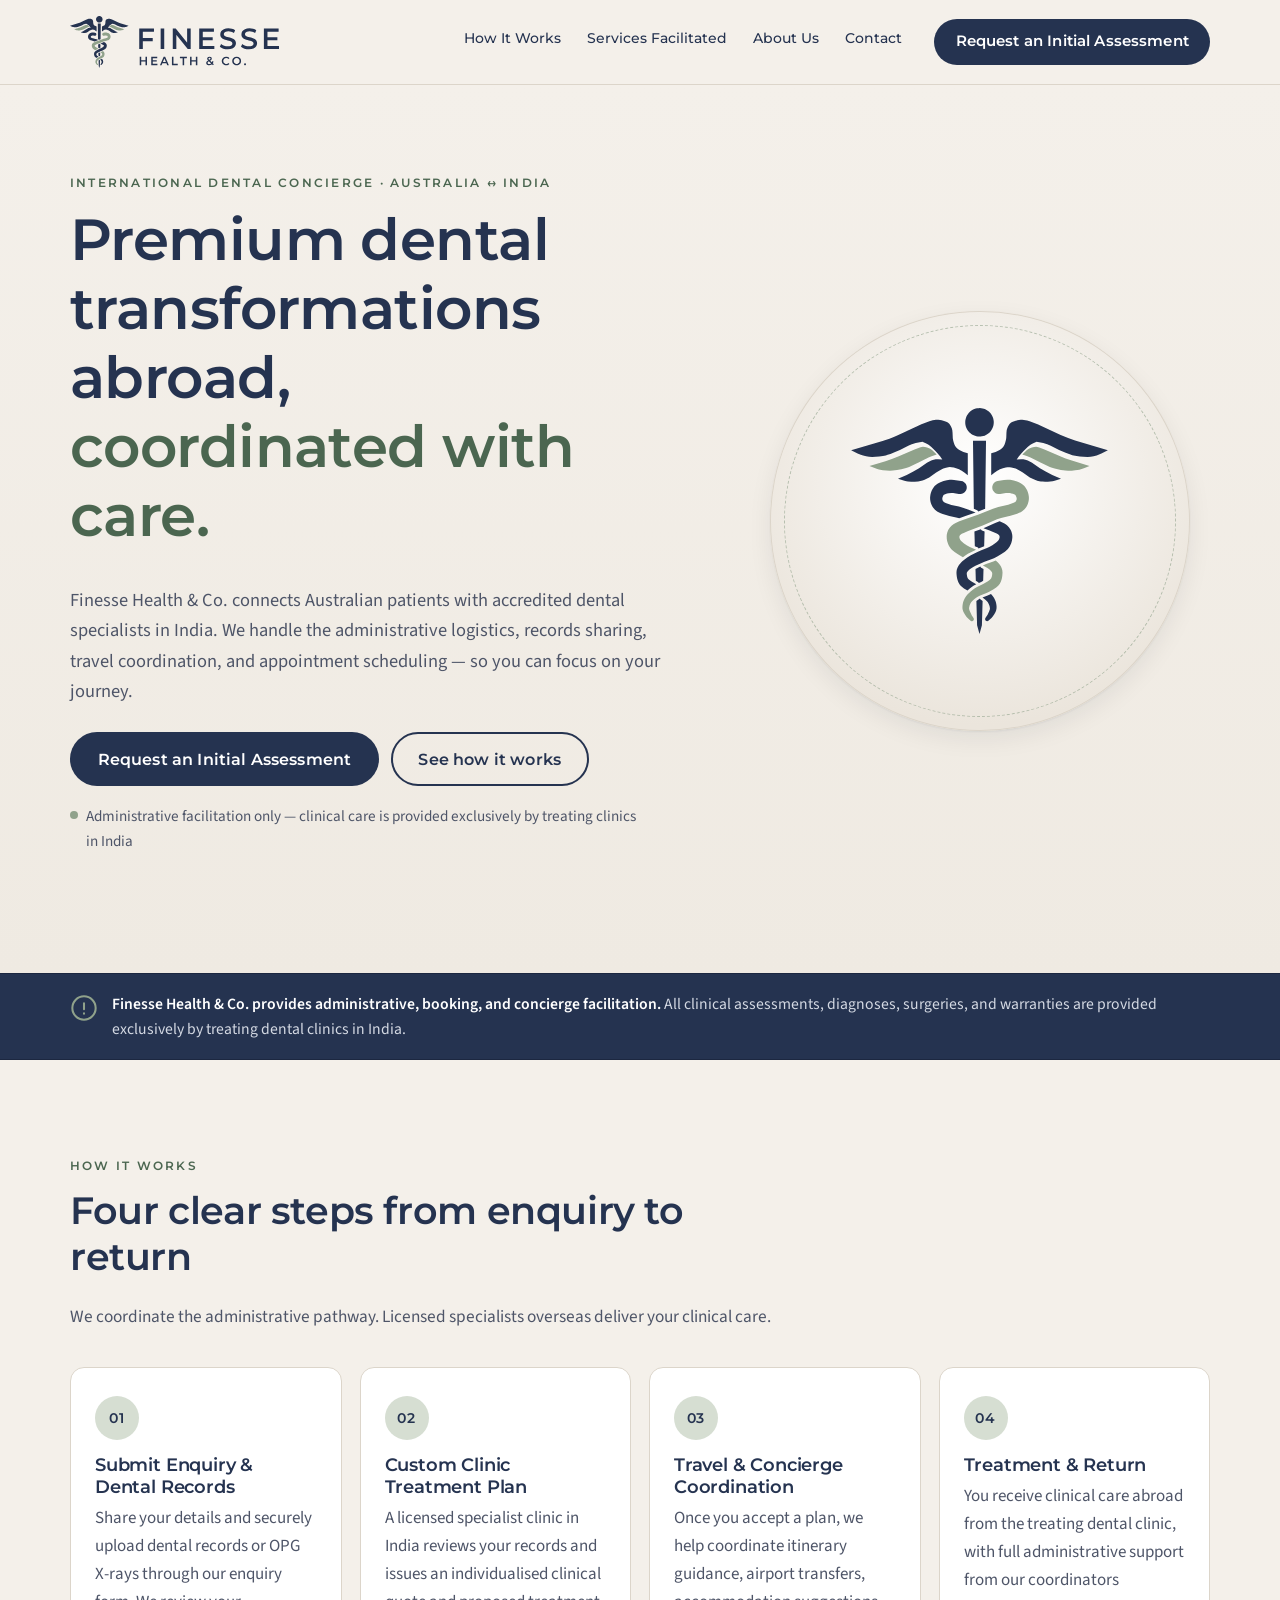
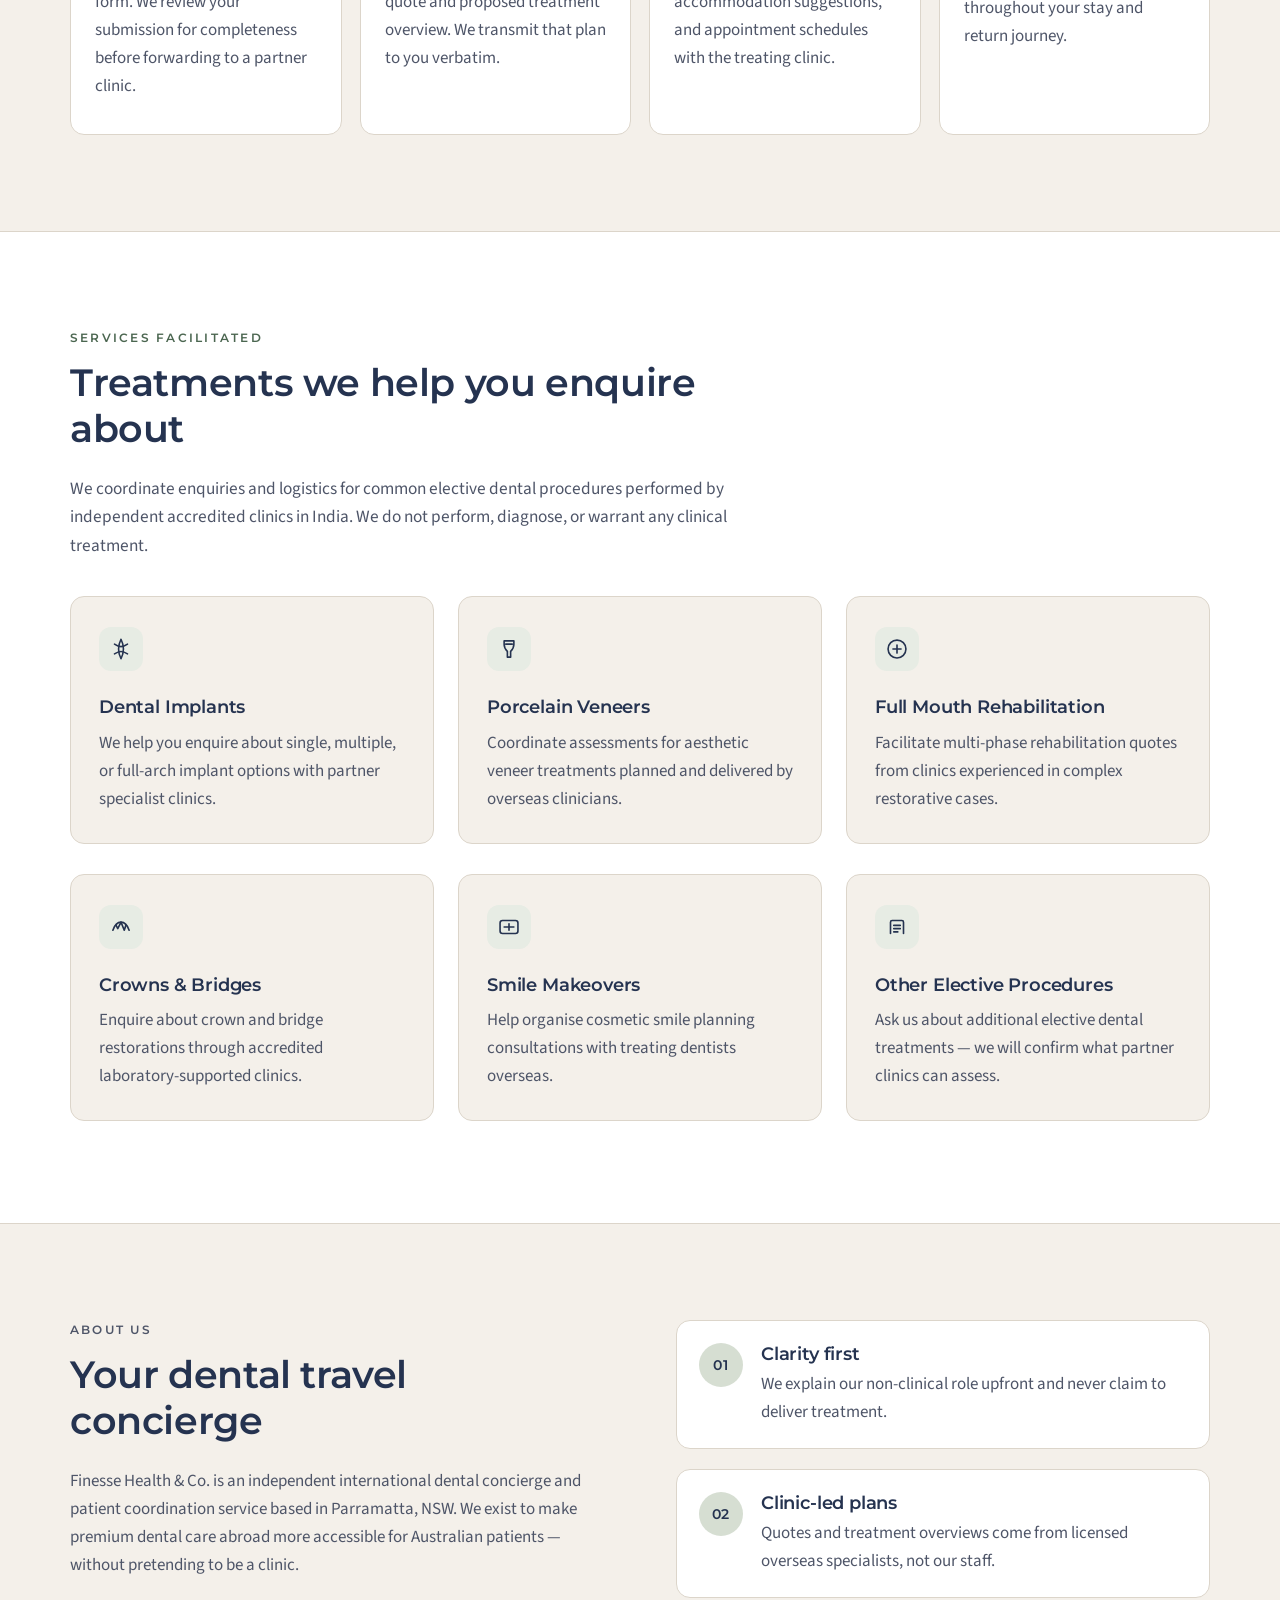
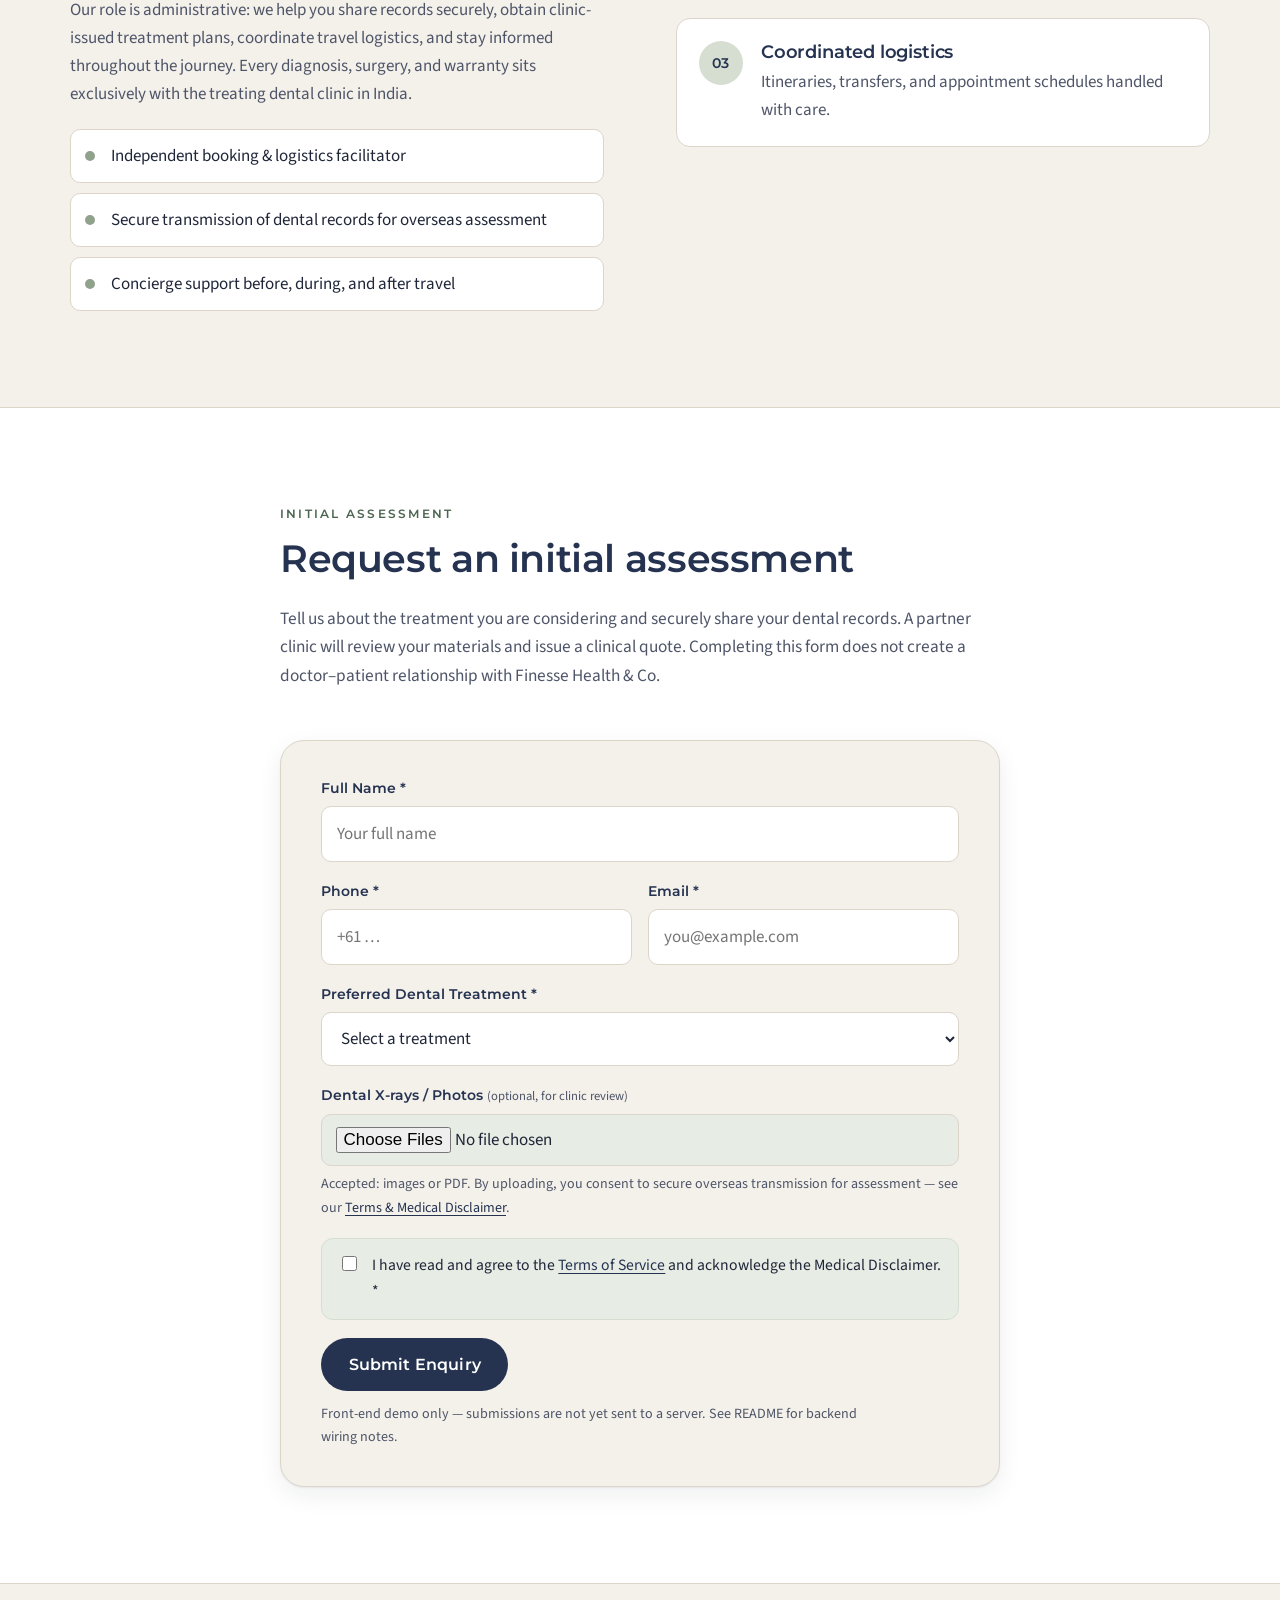
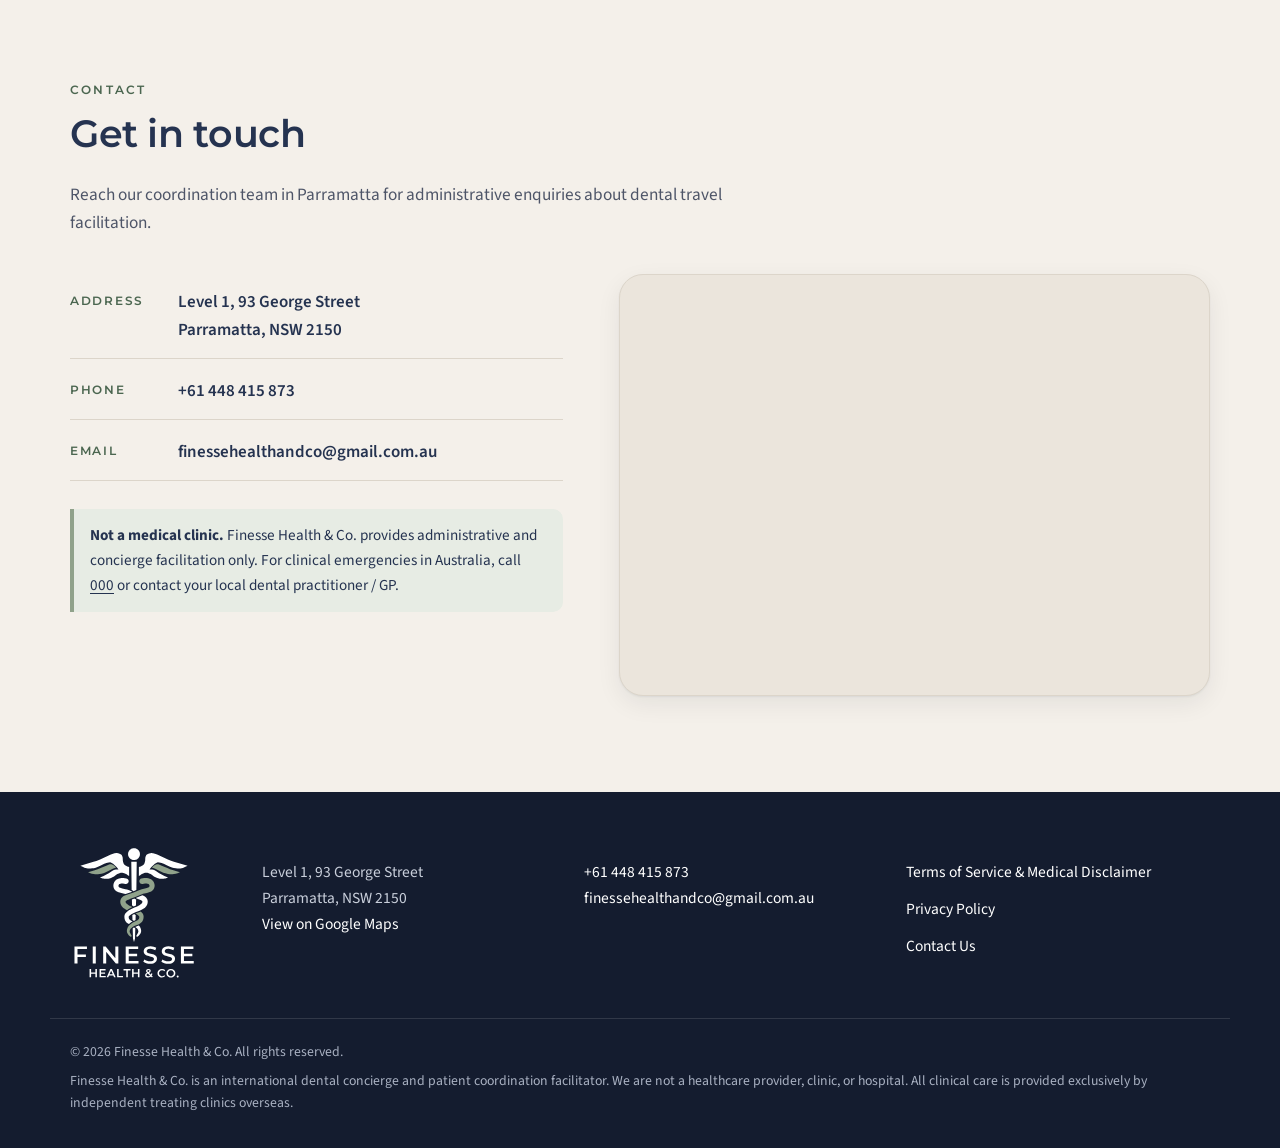
==== commit ac56d9d8: "Use Australian spelling individualised on How It Works step 2. Co-authored-by: Alizay Ayesha <alizay" ====
--- a/index.html
+++ b/index.html
@@ -143,7 +143,7 @@
             <span class="step-num" aria-hidden="true">02</span>
             <div class="step-body">
               <h3>Custom Clinic Treatment Plan</h3>
-              <p>A licensed specialist clinic in India reviews your records and issues an individualized clinical quote and proposed treatment overview. We transmit that plan to you verbatim.</p>
+              <p>A licensed specialist clinic in India reviews your records and issues an individualised clinical quote and proposed treatment overview. We transmit that plan to you verbatim.</p>
             </div>
           </li>
           <li class="step">
